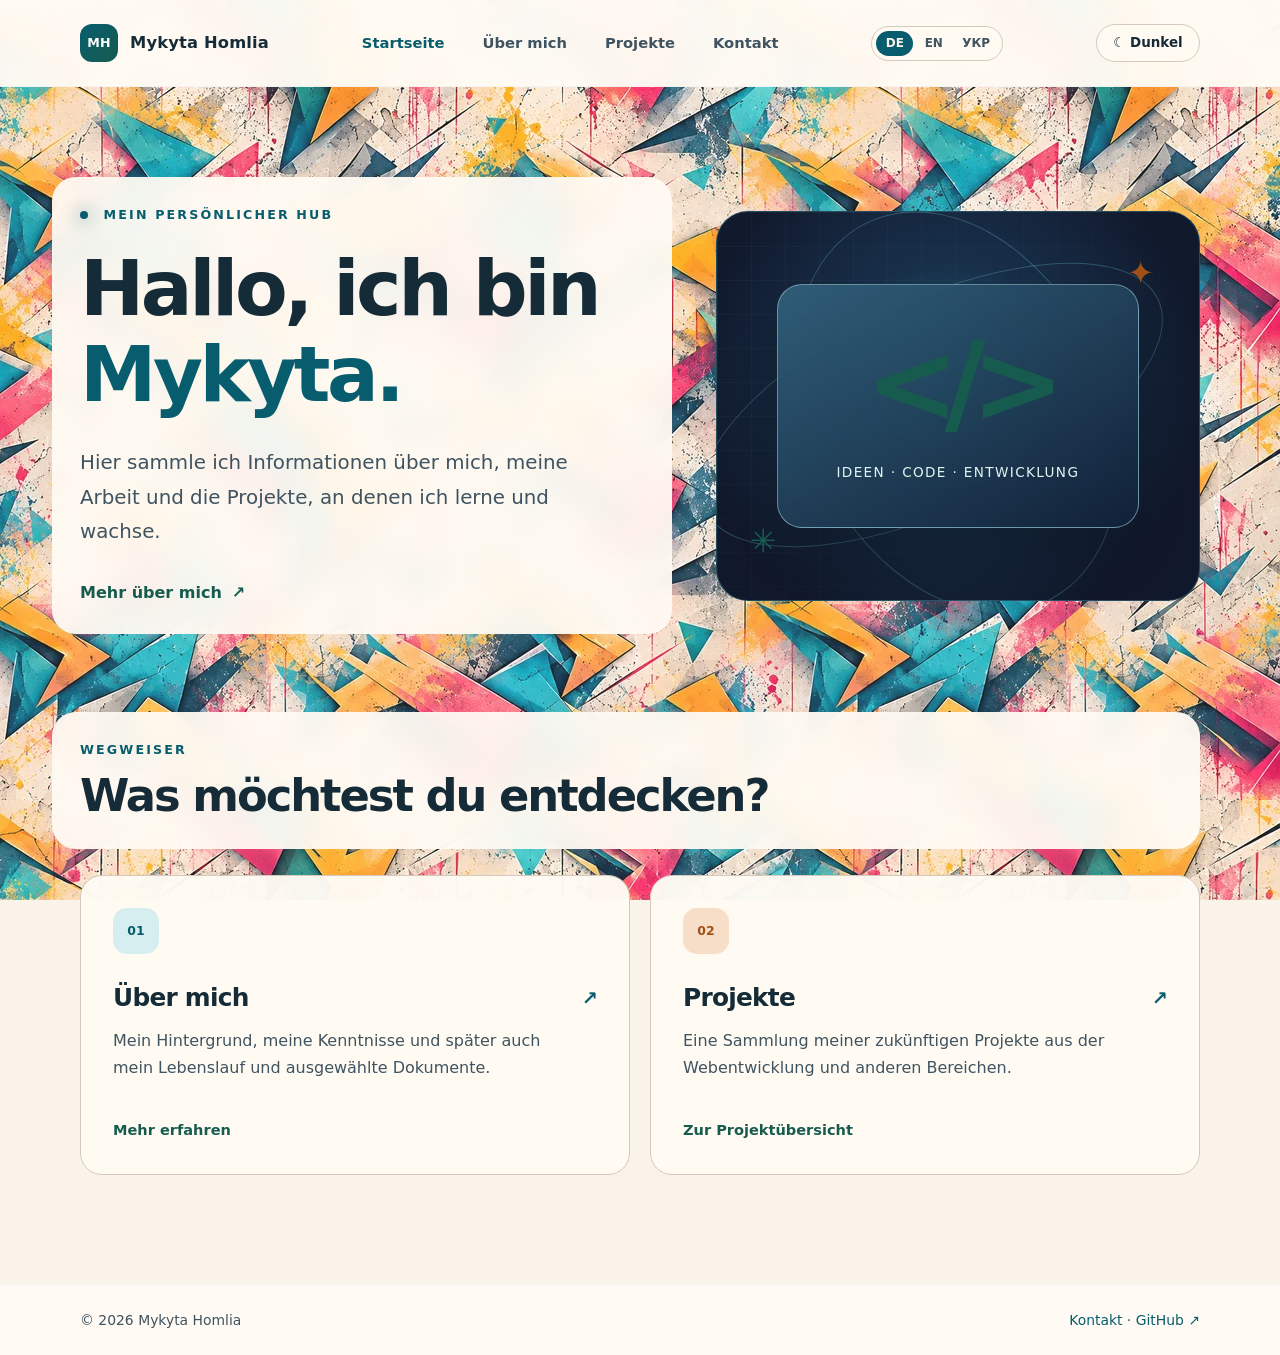
==== index.html @ cbb689c3 "Add English and Ukrainian versions of personal website - Created 'projekte.html' for showcasing proj" ====
<!DOCTYPE html>
<html lang="de">
<head>
  <meta charset="UTF-8">
  <meta name="viewport" content="width=device-width, initial-scale=1.0">
  <meta name="description" content="Der persönliche Hub von Mykyta Homlia mit Informationen über ihn, seine Projekte und Kontaktmöglichkeiten.">
  <meta name="author" content="Mykyta Homlia">
  <meta name="theme-color" content="#0b1020">
  <link rel="canonical" href="https://homlia4472-lab.github.io/">
  <link rel="alternate" hreflang="de" href="https://homlia4472-lab.github.io/">
  <link rel="alternate" hreflang="en" href="https://homlia4472-lab.github.io/en/">
  <link rel="alternate" hreflang="uk" href="https://homlia4472-lab.github.io/uk/">
  <link rel="alternate" hreflang="x-default" href="https://homlia4472-lab.github.io/">
  <link rel="icon" type="image/svg+xml" href="./assets/favicon.svg">
  <meta property="og:type" content="website">
  <meta property="og:locale" content="de_DE">
  <meta property="og:site_name" content="Mykyta Homlia">
  <meta property="og:title" content="Mykyta Homlia · Hub">
  <meta property="og:description" content="Der persönliche Hub von Mykyta Homlia mit Informationen über ihn, seine Projekte und Kontaktmöglichkeiten.">
  <meta property="og:url" content="https://homlia4472-lab.github.io/">
  <meta property="og:image" content="https://homlia4472-lab.github.io/assets/share-preview.jpg">
  <meta property="og:image:width" content="1200">
  <meta property="og:image:height" content="630">
  <meta property="og:image:alt" content="Abstraktes geometrisches Muster in Türkis, Gelb und Pink">
  <meta name="twitter:card" content="summary_large_image">
  <title>Mykyta Homlia · Hub</title>
  <script>try{document.documentElement.dataset.theme=localStorage.getItem('homlia-theme')||(matchMedia('(prefers-color-scheme: light)').matches?'light':'dark')}catch(e){document.documentElement.dataset.theme='dark'}</script>
  <link rel="stylesheet" href="./styles.css">
  <script src="./theme.js" defer></script>
</head>
<body>
  <header class="site-header">
    <div class="wrap header-inner">
      <a class="brand" href="./index.html" aria-label="Mykyta Homlia, Startseite"><span class="brand-mark">MH</span><span>Mykyta Homlia</span></a>
      <nav class="main-nav" aria-label="Hauptnavigation">
        <a aria-current="page" href="./index.html">Startseite</a>
        <a href="./ueber-mich.html">Über mich</a>
        <a href="./projekte.html">Projekte</a>
        <a href="./kontakt.html">Kontakt</a>
      </nav>
      <nav class="language-nav" aria-label="Sprache wählen"><a href="./index.html" lang="de" aria-current="true">DE</a><a href="./en/index.html" lang="en">EN</a><a href="./uk/index.html" lang="uk">УКР</a></nav>
      <button class="theme-toggle" type="button" aria-label="Farbschema wechseln"></button>
    </div>
  </header>

  <main id="inhalt">
    <section class="hero wrap" aria-labelledby="hero-title">
      <div class="hero-copy">
        <p class="eyebrow"><span class="eyebrow-dot"></span> Mein persönlicher Hub</p>
        <h1 id="hero-title">Hallo, ich bin <span>Mykyta.</span></h1>
        <p class="lead">Hier sammle ich Informationen über mich, meine Arbeit und die Projekte, an denen ich lerne und wachse.</p>
        <a class="text-link" href="./ueber-mich.html">Mehr über mich <span aria-hidden="true">↗</span></a>
      </div>
      <div class="hero-art" aria-hidden="true">
        <div class="art-grid"></div><div class="art-orbit orbit-one"></div><div class="art-orbit orbit-two"></div>
        <div class="art-card"><span class="art-symbol">&lt;/&gt;</span><span class="art-caption">Ideen · Code · Entwicklung</span></div>
        <span class="art-spark spark-one">✦</span><span class="art-spark spark-two">✳</span>
      </div>
    </section>

    <section class="wrap sections" aria-labelledby="explore-title">
      <div class="section-heading"><p class="eyebrow">Wegweiser</p><h2 id="explore-title">Was möchtest du entdecken?</h2></div>
      <div class="card-grid">
        <a class="feature-card" href="./ueber-mich.html">
          <span class="card-icon about-icon" aria-hidden="true">01</span>
          <span class="card-title">Über mich <span aria-hidden="true">↗</span></span>
          <span class="card-description">Mein Hintergrund, meine Kenntnisse und später auch mein Lebenslauf und ausgewählte Dokumente.</span>
          <span class="card-footer">Mehr erfahren</span>
        </a>
        <a class="feature-card" href="./projekte.html">
          <span class="card-icon project-icon" aria-hidden="true">02</span>
          <span class="card-title">Projekte <span aria-hidden="true">↗</span></span>
          <span class="card-description">Eine Sammlung meiner zukünftigen Projekte aus der Webentwicklung und anderen Bereichen.</span>
          <span class="card-footer">Zur Projektübersicht</span>
        </a>
      </div>
    </section>
  </main>

  <footer class="site-footer"><div class="wrap footer-inner"><span>© 2026 Mykyta Homlia</span><span><a href="./kontakt.html">Kontakt</a> · <a href="https://github.com/homlia4472-lab">GitHub <span aria-hidden="true">↗</span></a></span></div></footer>
</body>
</html>
---- styles.css ----
:root{color-scheme:dark;--bg:#0b1020;--panel:#151c31;--line:#2a3650;--text:#f4f7ff;--muted:#afbdd5;--cyan:#60e1e9;--mint:#b2f6d2;--orange:#ffbb88}
*{box-sizing:border-box}
html{scroll-behavior:smooth}
body{margin:0;min-height:100vh;display:flex;flex-direction:column;background:radial-gradient(circle at 83% 6%,#153d4b 0,transparent 27rem),radial-gradient(circle at 15% 44%,#16213c 0,transparent 37rem),var(--bg);color:var(--text);font:16px/1.65 system-ui,-apple-system,"Segoe UI",sans-serif}
a{color:inherit;text-decoration:none}
a:focus-visible{outline:3px solid var(--cyan);outline-offset:5px;border-radius:4px}
.wrap{width:min(1120px,calc(100% - 48px));margin-inline:auto}
main{flex:1}
.site-header{border-bottom:1px solid rgba(176,199,229,.13);background:rgba(11,16,32,.62)}
.header-inner{display:flex;align-items:center;justify-content:space-between;gap:24px;min-height:86px}
.brand{display:inline-flex;align-items:center;gap:12px;font-size:1.02rem;font-weight:750;white-space:nowrap;letter-spacing:.01em}
.brand-mark{display:grid;place-items:center;width:38px;height:38px;border-radius:12px;background:linear-gradient(135deg,var(--cyan),var(--mint));color:#0b2531;font-size:.79rem;font-weight:900}
.main-nav{display:flex;flex-wrap:wrap;gap:clamp(15px,3vw,38px);align-items:center}
.main-nav a{color:var(--muted);font-size:.92rem;font-weight:600;transition:color .2s}
.main-nav a:hover,.main-nav a[aria-current]{color:var(--cyan)}
.hero{display:grid;grid-template-columns:1.1fr .9fr;align-items:center;gap:44px;padding-block:90px 78px}
.eyebrow{color:var(--cyan);font-size:.79rem;font-weight:800;letter-spacing:.17em;text-transform:uppercase;margin:0 0 20px}
.eyebrow-dot{display:inline-block;width:8px;height:8px;margin-right:9px;border-radius:50%;background:var(--cyan);box-shadow:0 0 18px var(--cyan)}
h1,h2,p{margin-top:0}
h1,h2{line-height:1.12;letter-spacing:-.045em}
.hero h1{font-size:clamp(3.2rem,6vw,6.3rem);max-width:680px;margin-bottom:28px}
.hero h1 span{display:block;color:var(--cyan)}
.lead{color:var(--muted);font-size:clamp(1.05rem,1.7vw,1.24rem);line-height:1.75;max-width:650px}
.hero .lead{max-width:540px;margin-bottom:30px}
.text-link,.back-link{display:inline-flex;align-items:center;gap:10px;color:var(--mint);font-weight:750}
.text-link:hover,.back-link:hover{color:#fff}
.hero-art{position:relative;isolation:isolate;min-height:390px;border:1px solid rgba(96,225,233,.24);border-radius:32px;overflow:hidden;background:radial-gradient(circle at 48% 45%,#236982 0,#19314c 38%,#11192c 78%)}
.art-grid{position:absolute;inset:0;opacity:.38;background-image:linear-gradient(rgba(150,217,234,.13) 1px,transparent 1px),linear-gradient(90deg,rgba(150,217,234,.13) 1px,transparent 1px);background-size:34px 34px;mask-image:linear-gradient(125deg,#000,transparent 85%)}
.art-orbit{position:absolute;border:1px solid rgba(129,228,237,.25);border-radius:50%;transform:rotate(-25deg)}
.orbit-one{width:500px;height:210px;left:-35px;top:88px}.orbit-two{width:300px;height:420px;left:90px;top:-10px}
.art-card{position:absolute;inset:72px 60px;display:flex;flex-direction:column;justify-content:center;align-items:center;border:1px solid rgba(197,246,250,.46);border-radius:25px;box-shadow:0 35px 85px rgba(0,0,0,.34);background:linear-gradient(150deg,rgba(49,96,123,.94),rgba(17,33,56,.96))}
.art-symbol{color:var(--mint);font-size:clamp(4.8rem,10vw,7rem);font-weight:800;letter-spacing:-.13em;line-height:1}
.art-caption{color:#e0f5f3;font-size:.85rem;letter-spacing:.1em;text-transform:uppercase;margin-top:22px;text-align:center}
.art-spark{position:absolute;color:var(--orange);font-size:2rem}.spark-one{top:35px;right:45px}.spark-two{bottom:32px;left:33px;color:var(--mint)}
.sections{padding-bottom:110px}
.section-heading{margin-bottom:26px}.section-heading .eyebrow{margin-bottom:10px}
.section-heading h2{font-size:clamp(2rem,3.5vw,3rem);margin-bottom:0}
.card-grid{display:grid;grid-template-columns:repeat(2,minmax(0,1fr));gap:20px}
.feature-card{display:flex;flex-direction:column;min-height:300px;padding:32px;border:1px solid var(--line);border-radius:22px;background:linear-gradient(145deg,rgba(28,39,62,.94),rgba(18,25,44,.94));transition:transform .2s,border-color .2s,box-shadow .2s}
.feature-card:hover{transform:translateY(-4px);border-color:var(--cyan);box-shadow:0 18px 45px rgba(0,0,0,.17)}
.card-icon{display:grid;place-items:center;width:46px;height:46px;border-radius:14px;font-size:.78rem;font-weight:850}
.about-icon{background:#244e58;color:var(--cyan)}.project-icon{background:#54402e;color:var(--orange)}
.card-title{display:flex;justify-content:space-between;align-items:center;gap:15px;margin-top:24px;font-size:1.55rem;font-weight:750;letter-spacing:-.03em}
.card-title span{color:var(--cyan);font-size:1.2rem}
.card-description{color:var(--muted);max-width:440px;margin-top:9px}
.card-footer{margin-top:auto;padding-top:23px;color:var(--mint);font-size:.91rem;font-weight:750}
.site-footer{border-top:1px solid rgba(176,199,229,.13);color:var(--muted);font-size:.87rem}
.footer-inner{display:flex;justify-content:space-between;gap:16px;padding-block:23px}
.footer-inner a{color:var(--cyan)}.footer-inner a:hover{text-decoration:underline}
.inner-page{padding-block:75px 110px}.page-intro{max-width:760px;margin-bottom:45px}.page-intro .eyebrow{margin-bottom:13px}.page-intro h1{font-size:clamp(3.2rem,6vw,5.7rem);margin-bottom:20px}.accent{color:var(--cyan)}
.info-layout{display:grid;grid-template-columns:repeat(2,minmax(0,1fr));gap:20px}
.info-panel{min-height:270px;padding:32px;border:1px solid var(--line);border-radius:22px;background:rgba(21,28,49,.88)}
.panel-number{font-size:.72rem;letter-spacing:.16em;font-weight:800;color:var(--cyan)}
.info-panel h2{font-size:1.7rem;margin:23px 0 12px}
.info-panel p,.empty-state p{color:var(--muted)}
.tags{display:flex;flex-wrap:wrap;gap:8px;margin-top:18px}.tags span,.soft-label{display:inline-flex;align-items:center;padding:6px 12px;border:1px solid #345465;border-radius:999px;color:var(--mint);font-size:.78rem;font-weight:700}
.soft-label{background:rgba(96,225,233,.07);color:var(--cyan)}
.back-link{margin-top:35px}
.empty-state{display:grid;grid-template-columns:1fr 1fr;gap:42px;align-items:center;min-height:400px;padding:30px 56px 30px 20px;border:1px solid var(--line);border-radius:26px;background:linear-gradient(135deg,#1c3047,#161d33 70%)}
.empty-state img{width:100%;height:auto}.empty-state h2{font-size:clamp(2rem,3.4vw,3.1rem);margin:23px 0 16px}.empty-state p{max-width:450px}
.button-link{display:inline-flex;gap:16px;align-items:center;padding:12px 18px;margin-top:15px;border-radius:11px;background:var(--cyan);color:#0b2732;font-weight:800;transition:background .2s}.button-link:hover{background:var(--mint)}
@media(max-width:760px){.header-inner{align-items:flex-start;flex-direction:column;justify-content:center;padding-block:17px;gap:13px}.main-nav{gap:21px}.hero{grid-template-columns:1fr;padding-block:64px;gap:35px}.hero-art{min-height:290px}.art-card{inset:50px 55px}.sections{padding-bottom:75px}.card-grid,.info-layout,.empty-state{grid-template-columns:1fr}.feature-card,.info-panel{min-height:unset}.empty-state{gap:0;padding:25px 25px 40px}.empty-state img{max-width:360px;margin:auto}.inner-page{padding-block:60px 80px}}
@media(max-width:420px){.wrap{width:min(100% - 32px,1120px)}.main-nav{gap:14px}.main-nav a{font-size:.84rem}.hero h1{font-size:3.25rem}.hero-art{min-height:250px}.art-card{inset:45px 34px}.footer-inner{flex-direction:column;gap:5px}}
@media(prefers-reduced-motion:reduce){html{scroll-behavior:auto}.feature-card,.button-link{transition:none}}

/* Two wallpaper themes. Opaque surfaces keep the detailed pattern behind the text. */
:root[data-theme="dark"]{
  --wallpaper:url("./assets/background-dark.webp");
  --veil:rgba(8,13,25,.12);
  --surface:rgba(12,19,34,.94);
  --surface-strong:rgba(13,21,38,.97);
}
:root[data-theme="light"]{
  color-scheme:light;
  --bg:#f9f3e9;--panel:#fffaf2;--line:#d6c9bc;
  --text:#152b37;--muted:#3f5360;--cyan:#075d6d;
  --mint:#175b4f;--orange:#a15118;
  --wallpaper:url("./assets/background-light.webp");
  --veil:rgba(255,251,242,.09);
  --surface:rgba(255,251,244,.94);
  --surface-strong:rgba(255,251,244,.97);
}
body{
  background-color:var(--bg);
  background-image:linear-gradient(var(--veil),var(--veil)),var(--wallpaper);
  background-size:auto,800px 800px;
  background-repeat:repeat;
  background-attachment:fixed;
}
.site-header,.site-footer{background:var(--surface-strong);backdrop-filter:blur(12px)}
.hero-copy,.section-heading,.page-intro{
  padding:28px;
  margin-left:-28px;
  border-radius:24px;
  background:var(--surface);
  backdrop-filter:blur(12px);
}
.feature-card,.info-panel{background:var(--surface-strong)}
.empty-state{background:var(--surface-strong)}
.theme-toggle{
  flex:none;
  min-width:104px;
  padding:9px 13px;
  border:1px solid var(--line);
  border-radius:999px;
  background:var(--surface-strong);
  color:var(--text);
  font:700 .84rem/1.3 system-ui,-apple-system,"Segoe UI",sans-serif;
  cursor:pointer;
}
.theme-toggle:hover{border-color:var(--cyan);color:var(--cyan)}
.theme-toggle:focus-visible{outline:3px solid var(--cyan);outline-offset:3px}
.contact-grid{display:grid;grid-template-columns:repeat(3,minmax(0,1fr));gap:20px}
.contact-card{
  display:flex;
  flex-direction:column;
  gap:8px;
  min-height:248px;
  padding:30px;
  border:1px solid var(--line);
  border-radius:22px;
  background:var(--surface-strong);
  overflow-wrap:anywhere;
  transition:transform .2s,border-color .2s;
}
.contact-card:hover{transform:translateY(-4px);border-color:var(--cyan)}
.contact-icon{display:grid;place-items:center;width:43px;height:43px;border-radius:12px;background:var(--cyan);color:var(--bg);font-size:1.3rem;font-weight:800}
.contact-label{margin-top:12px;color:var(--muted);font-size:.84rem}
.contact-card strong{font-size:1.12rem;line-height:1.35}
.contact-action{margin-top:auto;padding-top:14px;color:var(--mint);font-size:.9rem;font-weight:750}
:root[data-theme="light"] .brand-mark{color:#fff}
:root[data-theme="light"] .about-icon{background:#d7eef0}
:root[data-theme="light"] .project-icon{background:#f7dec8}
:root[data-theme="light"] .tags span,:root[data-theme="light"] .soft-label{border-color:#b5ced0;color:#075d6d;background:#e8f3ef}
:root[data-theme="light"] .button-link{color:#fff}
:root[data-theme="light"] .button-link:hover{color:#0b2732}
:root[data-theme="light"] .contact-icon{color:#fff}
@media(max-width:900px){
  .header-inner{flex-wrap:wrap;padding-block:16px}
  .main-nav{order:3;width:100%;gap:26px}
  .contact-grid{grid-template-columns:1fr 1fr}
}
@media(max-width:760px){
  .header-inner{flex-direction:row;align-items:center;justify-content:space-between;gap:12px}
  .main-nav{order:3;gap:18px}
  .hero-copy,.section-heading,.page-intro{padding:20px;margin-left:-20px}
  .contact-grid{grid-template-columns:1fr}
  .contact-card{min-height:190px}
}
@media(max-width:420px){.brand{font-size:.9rem}.main-nav{gap:12px}.main-nav a{font-size:.82rem}.theme-toggle{min-width:auto;padding-inline:10px}}
@media(prefers-reduced-motion:reduce){.contact-card{transition:none}}

/* Clear navigation back from inner pages in both color themes. */
.back-link{
  display:inline-flex;
  align-items:center;
  min-height:48px;
  padding:11px 18px;
  border:2px solid var(--cyan);
  border-radius:12px;
  background:var(--surface-strong);
  color:var(--cyan);
  box-shadow:0 8px 20px rgba(0,0,0,.16);
  font-weight:800;
  transition:background .2s,color .2s,transform .2s;
}
.back-link:hover{background:var(--cyan);color:var(--bg);transform:translateY(-2px)}
.back-link:focus-visible{outline:3px solid var(--text);outline-offset:3px}
@media(prefers-reduced-motion:reduce){.back-link{transition:none}}

/* Each language has its own URL; the selector keeps the current page. */
.language-nav{
  display:inline-flex;
  flex:none;
  align-items:center;
  gap:2px;
  padding:4px;
  border:1px solid var(--line);
  border-radius:999px;
  background:var(--surface-strong);
}
.language-nav a{
  display:inline-flex;
  align-items:center;
  justify-content:center;
  min-width:37px;
  padding:5px 8px;
  border-radius:999px;
  color:var(--muted);
  font-size:.75rem;
  font-weight:800;
  line-height:1.25;
}
.language-nav a:hover{color:var(--cyan)}
.language-nav a[aria-current]{background:var(--cyan);color:var(--bg)}
.language-nav a:focus-visible{outline:3px solid var(--cyan);outline-offset:3px}
@media(max-width:760px){
  .header-inner{display:grid;grid-template-columns:1fr auto}
  .brand{grid-column:1;grid-row:1}
  .theme-toggle{grid-column:2;grid-row:1}
  .language-nav{grid-column:1/-1;grid-row:2;justify-self:start}
  .main-nav{grid-column:1/-1;grid-row:3;display:flex;flex-wrap:wrap;width:100%}
}
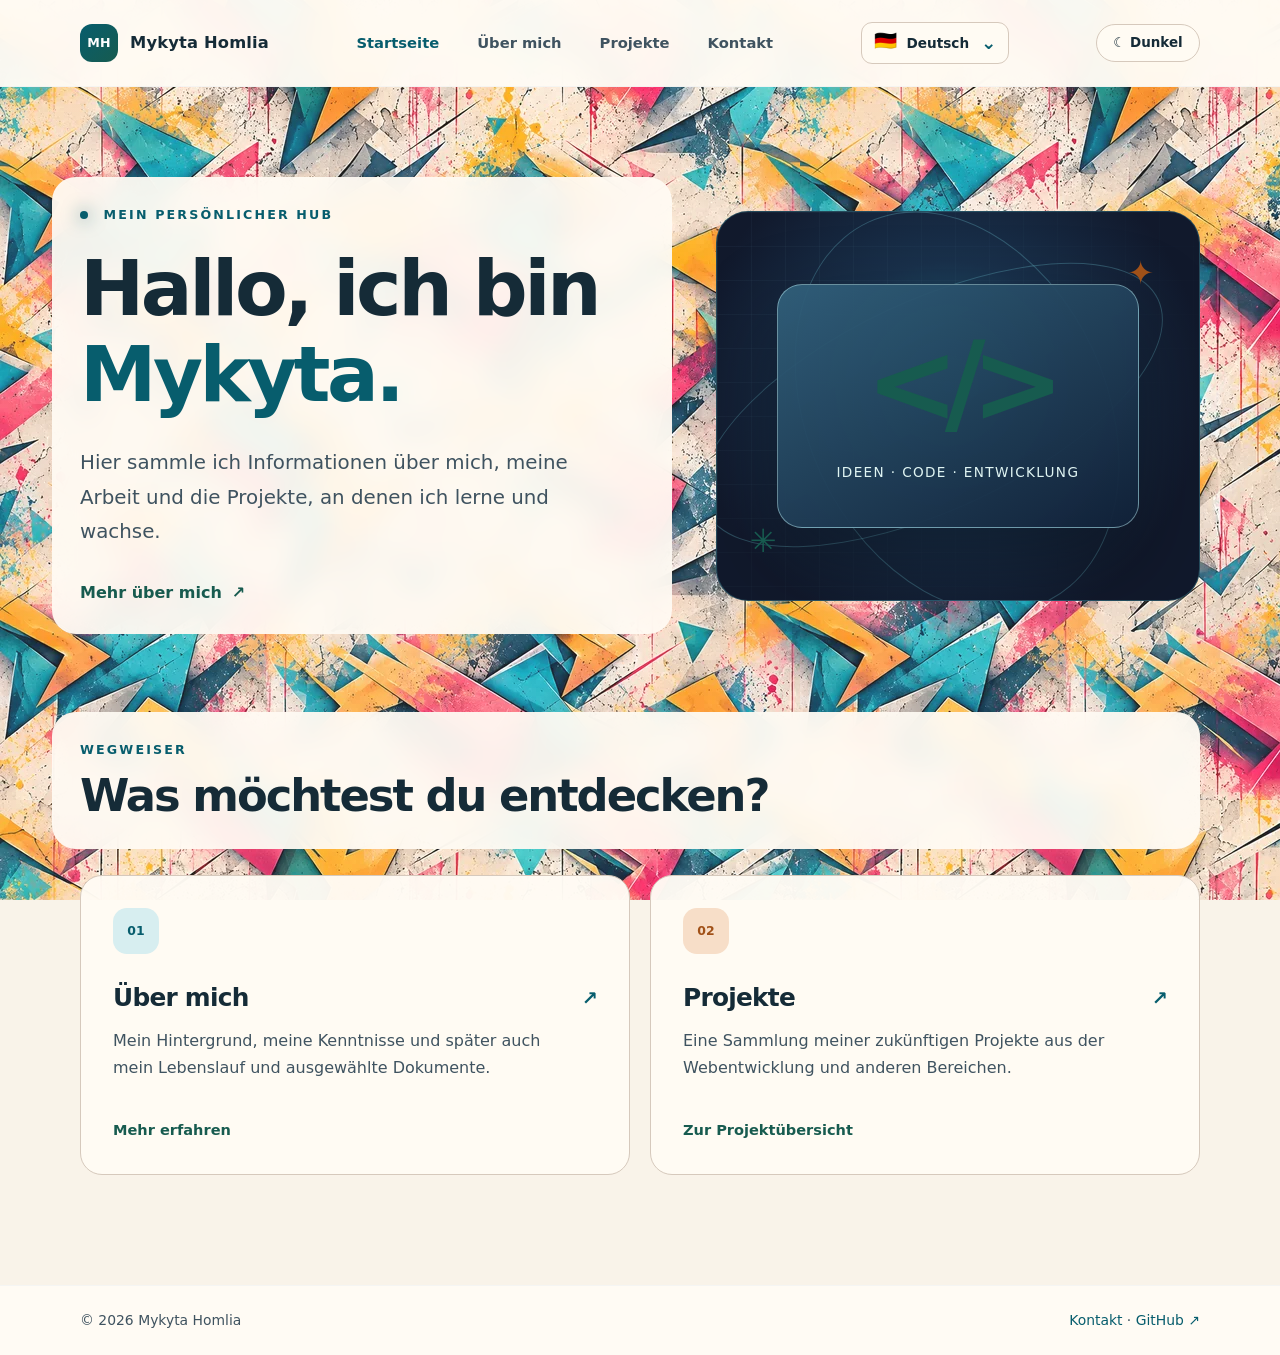
==== commit 7a65882d: "Update language mune" ====
--- a/index.html
+++ b/index.html
@@ -38,7 +38,7 @@
         <a href="./projekte.html">Projekte</a>
         <a href="./kontakt.html">Kontakt</a>
       </nav>
-      <nav class="language-nav" aria-label="Sprache wählen"><a href="./index.html" lang="de" aria-current="true">DE</a><a href="./en/index.html" lang="en">EN</a><a href="./uk/index.html" lang="uk">УКР</a></nav>
+      <details class="language-menu"><summary aria-label="Sprache wählen"><span class="language-flag" aria-hidden="true">🇩🇪</span><span>Deutsch</span><span class="language-chevron" aria-hidden="true">⌄</span></summary><div class="language-options"><a href="./index.html" lang="de" aria-current="page"><span class="language-flag" aria-hidden="true">🇩🇪</span>Deutsch</a><a href="./en/index.html" lang="en"><span class="language-flag" aria-hidden="true">🇺🇸</span>English</a><a href="./uk/index.html" lang="uk"><span class="language-flag" aria-hidden="true">🇺🇦</span>Українська</a></div></details>
       <button class="theme-toggle" type="button" aria-label="Farbschema wechseln"></button>
     </div>
   </header>
--- a/styles.css
+++ b/styles.css
@@ -169,35 +169,70 @@
 @media(prefers-reduced-motion:reduce){.back-link{transition:none}}
 
 /* Each language has its own URL; the selector keeps the current page. */
-.language-nav{
+.site-header{position:relative;z-index:10}
+.language-menu{position:relative;flex:none;font-size:.85rem}
+.language-menu summary{
+  display:flex;
+  align-items:center;
+  gap:8px;
+  min-height:39px;
+  padding:7px 11px;
+  border:1px solid var(--line);
+  border-radius:11px;
+  background:var(--surface-strong);
+  color:var(--text);
+  font-weight:750;
+  line-height:1.2;
+  cursor:pointer;
+  list-style:none;
+  user-select:none;
+}
+.language-menu summary::-webkit-details-marker{display:none}
+.language-menu summary:hover,.language-menu[open] summary{border-color:var(--cyan)}
+.language-menu summary:focus-visible,.language-options a:focus-visible{outline:3px solid var(--cyan);outline-offset:3px}
+.language-flag{
   display:inline-flex;
   flex:none;
   align-items:center;
-  gap:2px;
-  padding:4px;
-  border:1px solid var(--line);
-  border-radius:999px;
-  background:var(--surface-strong);
-}
-.language-nav a{
-  display:inline-flex;
-  align-items:center;
   justify-content:center;
-  min-width:37px;
-  padding:5px 8px;
-  border-radius:999px;
-  color:var(--muted);
-  font-size:.75rem;
-  font-weight:800;
-  line-height:1.25;
-}
-.language-nav a:hover{color:var(--cyan)}
-.language-nav a[aria-current]{background:var(--cyan);color:var(--bg)}
-.language-nav a:focus-visible{outline:3px solid var(--cyan);outline-offset:3px}
+  width:1.4em;
+  height:1.4em;
+  font-family:"Segoe UI Emoji","Apple Color Emoji",sans-serif;
+  font-size:1.16rem;
+  line-height:1;
+  transform:translateY(-2px);
+}
+.language-chevron{margin-left:4px;color:var(--cyan);font-size:1.15rem}
+.language-menu[open] .language-chevron{transform:rotate(180deg)}
+.language-options{
+  position:absolute;
+  z-index:20;
+  top:calc(100% + 8px);
+  right:0;
+  min-width:180px;
+  padding:6px;
+  border:1px solid var(--line);
+  border-radius:12px;
+  background:var(--panel);
+  box-shadow:0 16px 40px rgba(0,0,0,.28);
+}
+.language-options a{
+  display:flex;
+  align-items:center;
+  gap:10px;
+  min-height:40px;
+  padding:7px 10px;
+  border-radius:8px;
+  color:var(--text);
+  font-weight:650;
+}
+.language-options a:hover,.language-options a[aria-current]{background:var(--surface);color:var(--cyan)}
+.language-options a[aria-current]::after{content:"✓";margin-left:auto}
 @media(max-width:760px){
   .header-inner{display:grid;grid-template-columns:1fr auto}
   .brand{grid-column:1;grid-row:1}
   .theme-toggle{grid-column:2;grid-row:1}
-  .language-nav{grid-column:1/-1;grid-row:2;justify-self:start}
+  .language-menu{grid-column:1/-1;grid-row:2;justify-self:start}
+  .language-options{left:0;right:auto}
   .main-nav{grid-column:1/-1;grid-row:3;display:flex;flex-wrap:wrap;width:100%}
 }
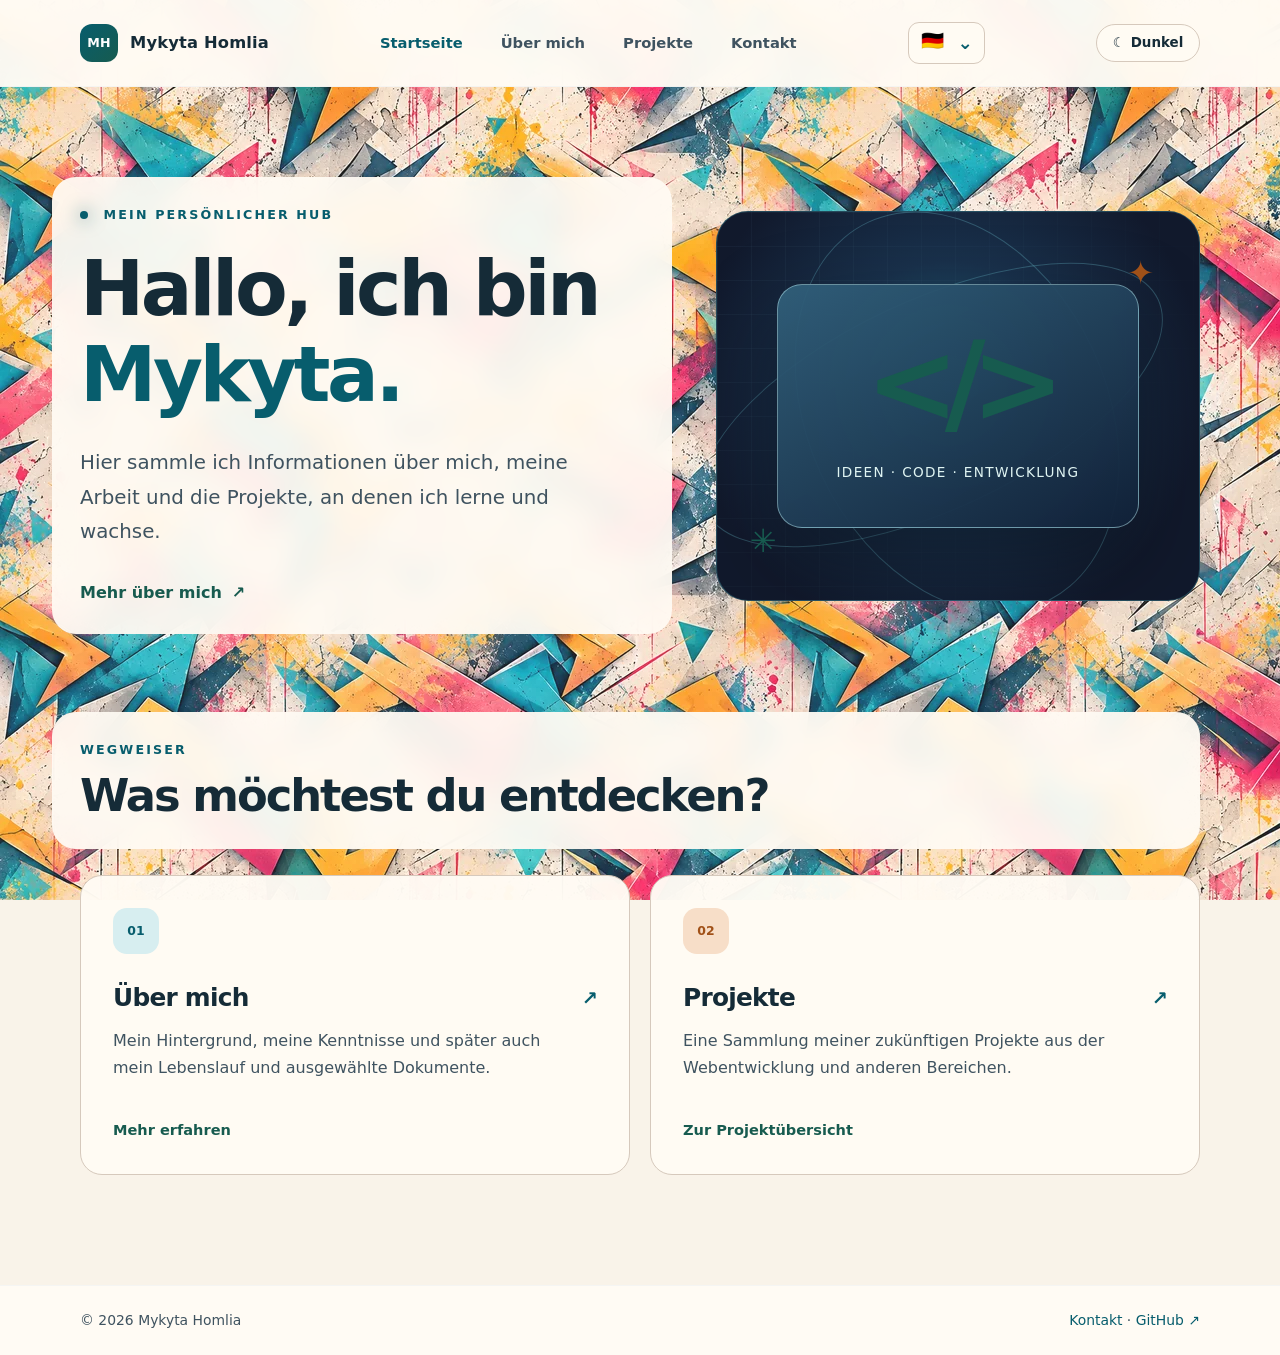
==== commit 8b58773a: "Improve responsive header" ====
--- a/index.html
+++ b/index.html
@@ -38,7 +38,7 @@
         <a href="./projekte.html">Projekte</a>
         <a href="./kontakt.html">Kontakt</a>
       </nav>
-      <details class="language-menu"><summary aria-label="Sprache wählen"><span class="language-flag" aria-hidden="true">🇩🇪</span><span>Deutsch</span><span class="language-chevron" aria-hidden="true">⌄</span></summary><div class="language-options"><a href="./index.html" lang="de" aria-current="page"><span class="language-flag" aria-hidden="true">🇩🇪</span>Deutsch</a><a href="./en/index.html" lang="en"><span class="language-flag" aria-hidden="true">🇺🇸</span>English</a><a href="./uk/index.html" lang="uk"><span class="language-flag" aria-hidden="true">🇺🇦</span>Українська</a></div></details>
+      <details class="language-menu"><summary aria-label="Sprache: Deutsch. Sprache wählen" title="Deutsch – Sprache wählen"><span class="language-flag" aria-hidden="true">🇩🇪</span><span class="language-chevron" aria-hidden="true">⌄</span></summary><div class="language-options"><a href="./index.html" lang="de" aria-current="page"><span class="language-flag" aria-hidden="true">🇩🇪</span>Deutsch</a><a href="./en/index.html" lang="en"><span class="language-flag" aria-hidden="true">🇺🇸</span>English</a><a href="./uk/index.html" lang="uk"><span class="language-flag" aria-hidden="true">🇺🇦</span>Українська</a></div></details>
       <button class="theme-toggle" type="button" aria-label="Farbschema wechseln"></button>
     </div>
   </header>
--- a/styles.css
+++ b/styles.css
@@ -98,6 +98,10 @@
 .feature-card,.info-panel{background:var(--surface-strong)}
 .empty-state{background:var(--surface-strong)}
 .theme-toggle{
+  display:inline-flex;
+  align-items:center;
+  justify-content:center;
+  gap:6px;
   flex:none;
   min-width:104px;
   padding:9px 13px;
@@ -229,10 +233,13 @@
 .language-options a:hover,.language-options a[aria-current]{background:var(--surface);color:var(--cyan)}
 .language-options a[aria-current]::after{content:"✓";margin-left:auto}
 @media(max-width:760px){
-  .header-inner{display:grid;grid-template-columns:1fr auto}
-  .brand{grid-column:1;grid-row:1}
-  .theme-toggle{grid-column:2;grid-row:1}
-  .language-menu{grid-column:1/-1;grid-row:2;justify-self:start}
-  .language-options{left:0;right:auto}
-  .main-nav{grid-column:1/-1;grid-row:3;display:flex;flex-wrap:wrap;width:100%}
-}
+  .header-inner{display:grid;grid-template-columns:minmax(0,1fr) auto auto;align-items:center;gap:8px}
+  .brand{grid-column:1;grid-row:1;min-width:0;gap:8px;white-space:normal;font-size:clamp(.78rem,3.5vw,.95rem);line-height:1.15}
+  .brand-mark{flex:none;width:32px;height:32px}
+  .language-menu{grid-column:2;grid-row:1;justify-self:end}
+  .theme-toggle{grid-column:3;grid-row:1;justify-self:end;min-width:44px;min-height:44px;padding:8px;border:2px solid var(--cyan)}
+  .theme-toggle .theme-text{display:none}
+  .language-menu summary{min-width:48px;min-height:44px;justify-content:center;border:2px solid var(--cyan)}
+  .language-options{left:auto;right:0}
+  .main-nav{grid-column:1/-1;grid-row:2;display:flex;flex-wrap:wrap;width:100%}
+}
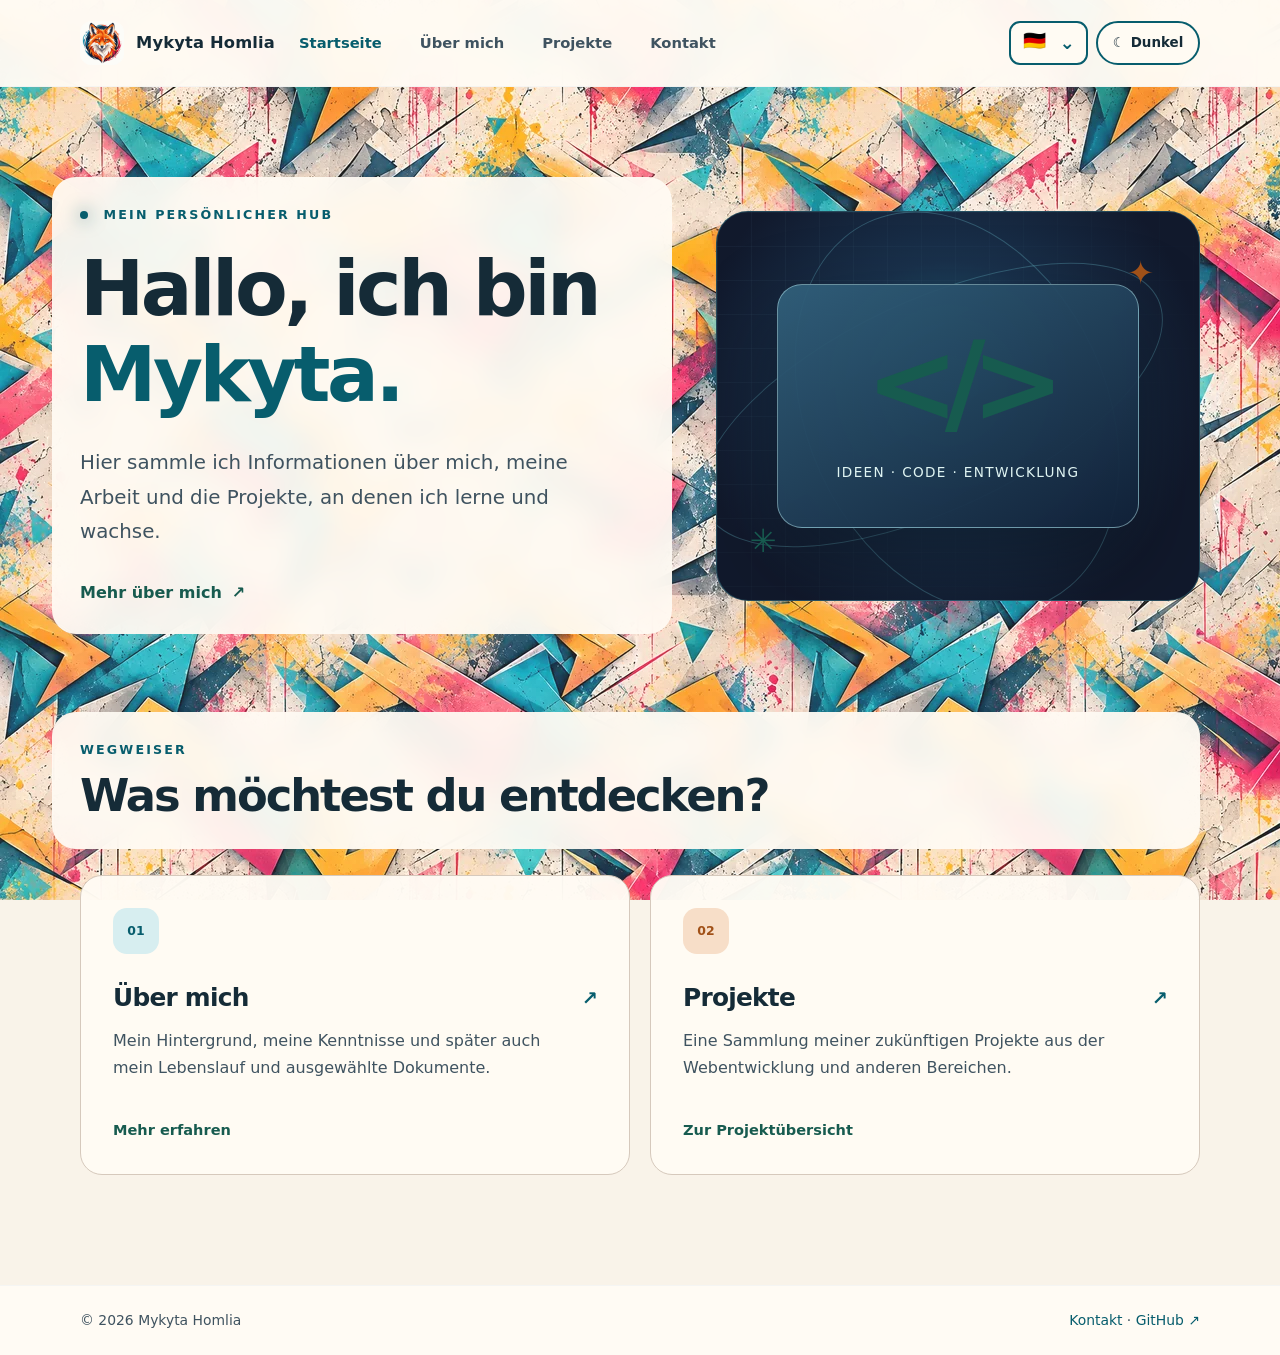
==== commit 70ffcbd6: "Refactor code structure for improved readability and maintainability" ====
--- a/index.html
+++ b/index.html
@@ -11,18 +11,23 @@
   <link rel="alternate" hreflang="en" href="https://homlia4472-lab.github.io/en/">
   <link rel="alternate" hreflang="uk" href="https://homlia4472-lab.github.io/uk/">
   <link rel="alternate" hreflang="x-default" href="https://homlia4472-lab.github.io/">
-  <link rel="icon" type="image/svg+xml" href="./assets/favicon.svg">
+  <link rel="icon" type="image/png" sizes="256x256" href="./assets/fox-logo.png">
   <meta property="og:type" content="website">
   <meta property="og:locale" content="de_DE">
   <meta property="og:site_name" content="Mykyta Homlia">
   <meta property="og:title" content="Mykyta Homlia · Hub">
   <meta property="og:description" content="Der persönliche Hub von Mykyta Homlia mit Informationen über ihn, seine Projekte und Kontaktmöglichkeiten.">
   <meta property="og:url" content="https://homlia4472-lab.github.io/">
-  <meta property="og:image" content="https://homlia4472-lab.github.io/assets/share-preview.jpg">
-  <meta property="og:image:width" content="1200">
-  <meta property="og:image:height" content="630">
-  <meta property="og:image:alt" content="Abstraktes geometrisches Muster in Türkis, Gelb und Pink">
-  <meta name="twitter:card" content="summary_large_image">
+  <meta property="og:image" content="https://homlia4472-lab.github.io/assets/fox-logo.png">
+  <meta property="og:image:width" content="256">
+  <meta property="og:image:height" content="256">
+  <meta property="og:image:alt" content="Mykyta Homlia – persönlicher Hub mit Fuchslogo">
+  <meta name="twitter:card" content="summary">
+  <meta property="og:image:type" content="image/png">
+  <meta name="twitter:title" content="Mykyta Homlia · Hub">
+  <meta name="twitter:description" content="Der persönliche Hub von Mykyta Homlia mit Informationen über ihn, seine Projekte und Kontaktmöglichkeiten.">
+  <meta name="twitter:image" content="https://homlia4472-lab.github.io/assets/fox-logo.png">
+  <meta name="twitter:image:alt" content="Mykyta Homlia – persönlicher Hub mit Fuchslogo">
   <title>Mykyta Homlia · Hub</title>
   <script>try{document.documentElement.dataset.theme=localStorage.getItem('homlia-theme')||(matchMedia('(prefers-color-scheme: light)').matches?'light':'dark')}catch(e){document.documentElement.dataset.theme='dark'}</script>
   <link rel="stylesheet" href="./styles.css">
@@ -31,15 +36,14 @@
 <body>
   <header class="site-header">
     <div class="wrap header-inner">
-      <a class="brand" href="./index.html" aria-label="Mykyta Homlia, Startseite"><span class="brand-mark">MH</span><span>Mykyta Homlia</span></a>
+      <a class="brand" href="./index.html" aria-label="Mykyta Homlia, Startseite"><img class="brand-logo" src="./assets/fox-logo.png" width="44" height="44" alt=""><span>Mykyta Homlia</span></a>
       <nav class="main-nav" aria-label="Hauptnavigation">
         <a aria-current="page" href="./index.html">Startseite</a>
         <a href="./ueber-mich.html">Über mich</a>
         <a href="./projekte.html">Projekte</a>
         <a href="./kontakt.html">Kontakt</a>
       </nav>
-      <details class="language-menu"><summary aria-label="Sprache: Deutsch. Sprache wählen" title="Deutsch – Sprache wählen"><span class="language-flag" aria-hidden="true">🇩🇪</span><span class="language-chevron" aria-hidden="true">⌄</span></summary><div class="language-options"><a href="./index.html" lang="de" aria-current="page"><span class="language-flag" aria-hidden="true">🇩🇪</span>Deutsch</a><a href="./en/index.html" lang="en"><span class="language-flag" aria-hidden="true">🇺🇸</span>English</a><a href="./uk/index.html" lang="uk"><span class="language-flag" aria-hidden="true">🇺🇦</span>Українська</a></div></details>
-      <button class="theme-toggle" type="button" aria-label="Farbschema wechseln"></button>
+      <div class="header-controls"><details class="language-menu"><summary aria-label="Sprache: Deutsch. Sprache wählen" title="Deutsch – Sprache wählen"><span class="language-flag" aria-hidden="true">🇩🇪</span><span class="language-chevron" aria-hidden="true">⌄</span></summary><div class="language-options"><a href="./index.html" lang="de" aria-current="page"><span class="language-flag" aria-hidden="true">🇩🇪</span>Deutsch</a><a href="./en/index.html" lang="en"><span class="language-flag" aria-hidden="true">🇺🇸</span>English</a><a href="./uk/index.html" lang="uk"><span class="language-flag" aria-hidden="true">🇺🇦</span>Українська</a></div></details><button class="theme-toggle" type="button" aria-label="Farbschema wechseln"></button></div>
     </div>
   </header>
 
--- a/styles.css
+++ b/styles.css
@@ -232,14 +232,22 @@
 }
 .language-options a:hover,.language-options a[aria-current]{background:var(--surface);color:var(--cyan)}
 .language-options a[aria-current]::after{content:"✓";margin-left:auto}
+/* Keep language and theme controls together at every viewport width. */
+.header-controls{display:flex;align-items:center;gap:8px;flex:none;margin-left:auto}
+.brand-logo{display:block;width:44px;height:44px;flex:none;object-fit:contain;border-radius:12px;background:#fcfbf7}
+.header-controls .theme-toggle,.header-controls .language-menu summary{min-height:44px;border:2px solid var(--cyan)}
+@media(max-width:900px){
+  .header-inner{display:grid;grid-template-columns:minmax(0,1fr) auto;align-items:center;gap:12px}
+  .brand{grid-column:1;grid-row:1;min-width:0;white-space:normal;line-height:1.2}
+  .header-controls{grid-column:2;grid-row:1;margin-left:0}
+  .main-nav{grid-column:1/-1;grid-row:2;display:flex;flex-wrap:wrap;width:100%}
+}
 @media(max-width:760px){
-  .header-inner{display:grid;grid-template-columns:minmax(0,1fr) auto auto;align-items:center;gap:8px}
-  .brand{grid-column:1;grid-row:1;min-width:0;gap:8px;white-space:normal;font-size:clamp(.78rem,3.5vw,.95rem);line-height:1.15}
-  .brand-mark{flex:none;width:32px;height:32px}
-  .language-menu{grid-column:2;grid-row:1;justify-self:end}
-  .theme-toggle{grid-column:3;grid-row:1;justify-self:end;min-width:44px;min-height:44px;padding:8px;border:2px solid var(--cyan)}
+  .header-inner{gap:8px}
+  .brand{gap:8px;font-size:clamp(.78rem,3.5vw,.95rem)}
+  .brand-logo{width:36px;height:36px;border-radius:10px}
+  .theme-toggle{min-width:44px;padding:8px}
   .theme-toggle .theme-text{display:none}
-  .language-menu summary{min-width:48px;min-height:44px;justify-content:center;border:2px solid var(--cyan)}
+  .language-menu summary{min-width:48px;justify-content:center}
   .language-options{left:auto;right:0}
-  .main-nav{grid-column:1/-1;grid-row:2;display:flex;flex-wrap:wrap;width:100%}
-}
+}
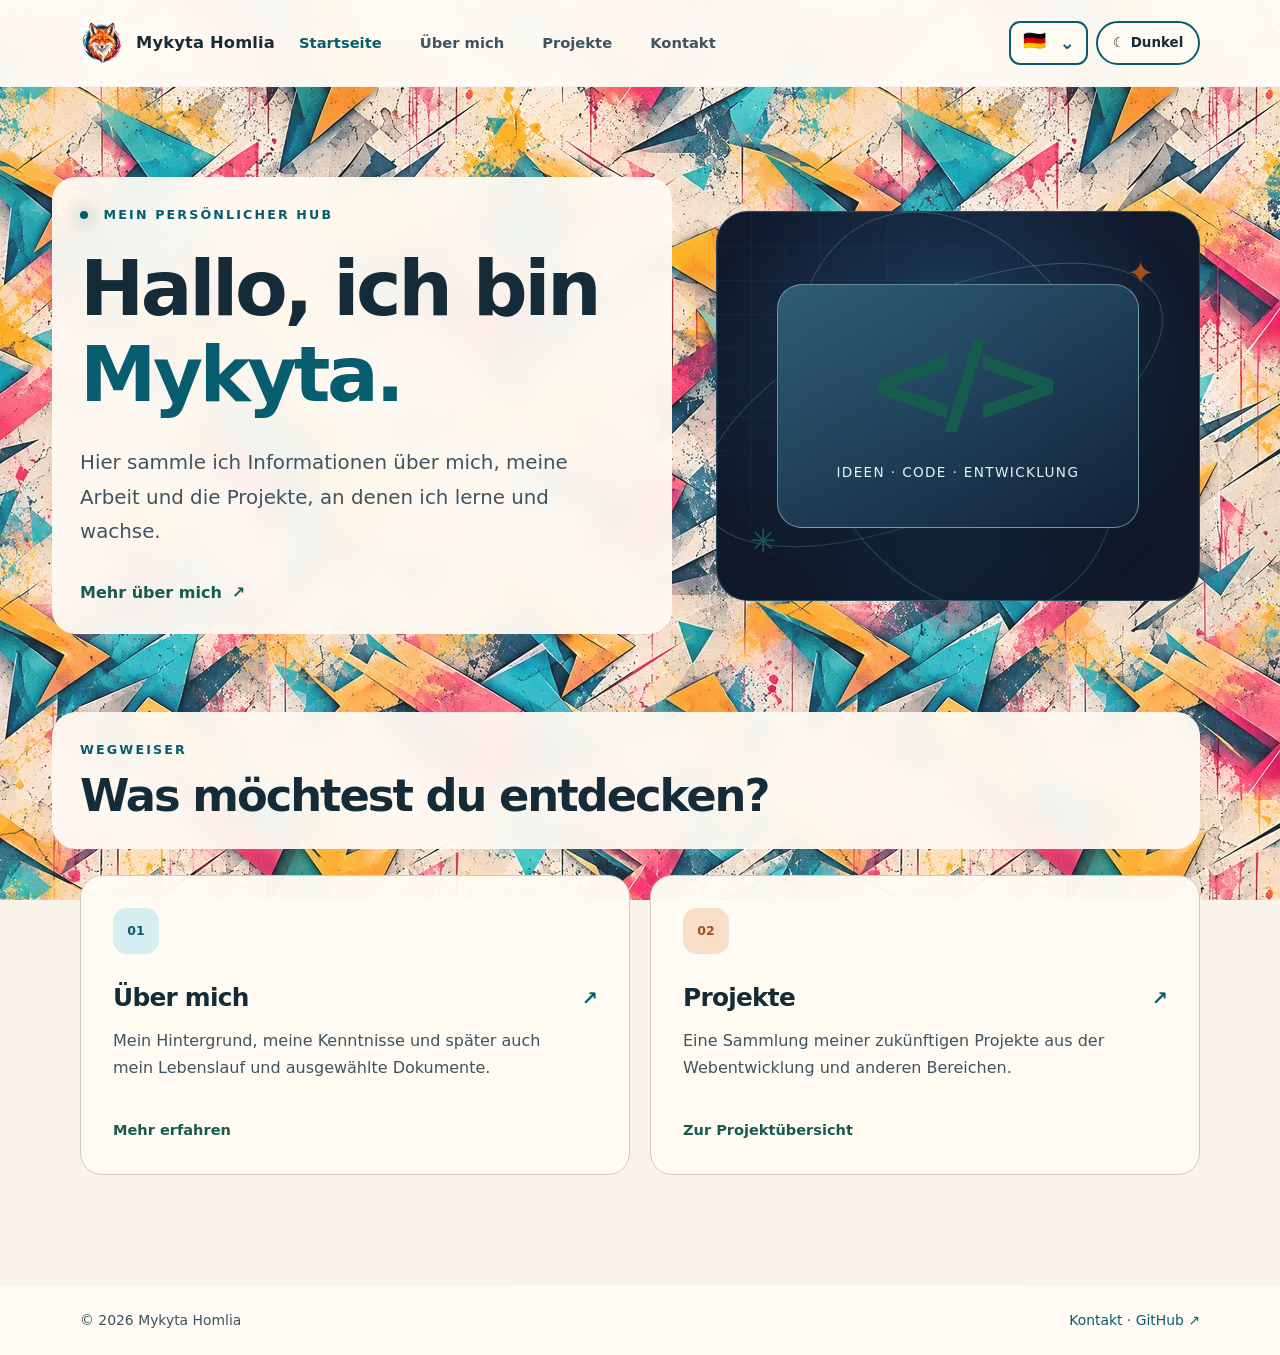
==== commit 876607d5: "Refactor HTML structure and improve formatting in 'projekte.html' and 'ueber-mich.html'; update meta" ====
--- a/index.html
+++ b/index.html
@@ -1,9 +1,10 @@
 <!DOCTYPE html>
 <html lang="de">
+
 <head>
   <meta charset="UTF-8">
   <meta name="viewport" content="width=device-width, initial-scale=1.0">
-  <meta name="description" content="Der persönliche Hub von Mykyta Homlia mit Informationen über ihn, seine Projekte und Kontaktmöglichkeiten.">
+  <meta name="description" content="Website von Mykyta Homlia.">
   <meta name="author" content="Mykyta Homlia">
   <meta name="theme-color" content="#0b1020">
   <link rel="canonical" href="https://homlia4472-lab.github.io/">
@@ -16,7 +17,7 @@
   <meta property="og:locale" content="de_DE">
   <meta property="og:site_name" content="Mykyta Homlia">
   <meta property="og:title" content="Mykyta Homlia · Hub">
-  <meta property="og:description" content="Der persönliche Hub von Mykyta Homlia mit Informationen über ihn, seine Projekte und Kontaktmöglichkeiten.">
+  <meta property="og:description" content="Website von Mykyta Homlia.">
   <meta property="og:url" content="https://homlia4472-lab.github.io/">
   <meta property="og:image" content="https://homlia4472-lab.github.io/assets/fox-logo.png">
   <meta property="og:image:width" content="256">
@@ -25,25 +26,37 @@
   <meta name="twitter:card" content="summary">
   <meta property="og:image:type" content="image/png">
   <meta name="twitter:title" content="Mykyta Homlia · Hub">
-  <meta name="twitter:description" content="Der persönliche Hub von Mykyta Homlia mit Informationen über ihn, seine Projekte und Kontaktmöglichkeiten.">
+  <meta name="twitter:description" content="Website von Mykyta Homlia.">
   <meta name="twitter:image" content="https://homlia4472-lab.github.io/assets/fox-logo.png">
   <meta name="twitter:image:alt" content="Mykyta Homlia – persönlicher Hub mit Fuchslogo">
   <title>Mykyta Homlia · Hub</title>
-  <script>try{document.documentElement.dataset.theme=localStorage.getItem('homlia-theme')||(matchMedia('(prefers-color-scheme: light)').matches?'light':'dark')}catch(e){document.documentElement.dataset.theme='dark'}</script>
+  <script>try { document.documentElement.dataset.theme = localStorage.getItem('homlia-theme') || (matchMedia('(prefers-color-scheme: light)').matches ? 'light' : 'dark') } catch (e) { document.documentElement.dataset.theme = 'dark' }</script>
   <link rel="stylesheet" href="./styles.css">
   <script src="./theme.js" defer></script>
 </head>
+
 <body>
   <header class="site-header">
     <div class="wrap header-inner">
-      <a class="brand" href="./index.html" aria-label="Mykyta Homlia, Startseite"><img class="brand-logo" src="./assets/fox-logo.png" width="44" height="44" alt=""><span>Mykyta Homlia</span></a>
+      <a class="brand" href="./index.html" aria-label="Mykyta Homlia, Startseite"><img class="brand-logo"
+          src="./assets/fox-logo.png" width="44" height="44" alt=""><span>Mykyta Homlia</span></a>
       <nav class="main-nav" aria-label="Hauptnavigation">
         <a aria-current="page" href="./index.html">Startseite</a>
         <a href="./ueber-mich.html">Über mich</a>
         <a href="./projekte.html">Projekte</a>
         <a href="./kontakt.html">Kontakt</a>
       </nav>
-      <div class="header-controls"><details class="language-menu"><summary aria-label="Sprache: Deutsch. Sprache wählen" title="Deutsch – Sprache wählen"><span class="language-flag" aria-hidden="true">🇩🇪</span><span class="language-chevron" aria-hidden="true">⌄</span></summary><div class="language-options"><a href="./index.html" lang="de" aria-current="page"><span class="language-flag" aria-hidden="true">🇩🇪</span>Deutsch</a><a href="./en/index.html" lang="en"><span class="language-flag" aria-hidden="true">🇺🇸</span>English</a><a href="./uk/index.html" lang="uk"><span class="language-flag" aria-hidden="true">🇺🇦</span>Українська</a></div></details><button class="theme-toggle" type="button" aria-label="Farbschema wechseln"></button></div>
+      <div class="header-controls">
+        <details class="language-menu">
+          <summary aria-label="Sprache: Deutsch. Sprache wählen" title="Deutsch – Sprache wählen"><span
+              class="language-flag" aria-hidden="true">🇩🇪</span><span class="language-chevron"
+              aria-hidden="true">⌄</span></summary>
+          <div class="language-options"><a href="./index.html" lang="de" aria-current="page"><span class="language-flag"
+                aria-hidden="true">🇩🇪</span>Deutsch</a><a href="./en/index.html" lang="en"><span class="language-flag"
+                aria-hidden="true">🇺🇸</span>English</a><a href="./uk/index.html" lang="uk"><span class="language-flag"
+                aria-hidden="true">🇺🇦</span>Українська</a></div>
+        </details><button class="theme-toggle" type="button" aria-label="Farbschema wechseln"></button>
+      </div>
     </div>
   </header>
 
@@ -52,35 +65,48 @@
       <div class="hero-copy">
         <p class="eyebrow"><span class="eyebrow-dot"></span> Mein persönlicher Hub</p>
         <h1 id="hero-title">Hallo, ich bin <span>Mykyta.</span></h1>
-        <p class="lead">Hier sammle ich Informationen über mich, meine Arbeit und die Projekte, an denen ich lerne und wachse.</p>
+        <p class="lead">Hier sammle ich Informationen über mich, meine Arbeit und die Projekte, an denen ich lerne und
+          wachse.</p>
         <a class="text-link" href="./ueber-mich.html">Mehr über mich <span aria-hidden="true">↗</span></a>
       </div>
       <div class="hero-art" aria-hidden="true">
-        <div class="art-grid"></div><div class="art-orbit orbit-one"></div><div class="art-orbit orbit-two"></div>
-        <div class="art-card"><span class="art-symbol">&lt;/&gt;</span><span class="art-caption">Ideen · Code · Entwicklung</span></div>
+        <div class="art-grid"></div>
+        <div class="art-orbit orbit-one"></div>
+        <div class="art-orbit orbit-two"></div>
+        <div class="art-card"><span class="art-symbol">&lt;/&gt;</span><span class="art-caption">Ideen · Code ·
+            Entwicklung</span></div>
         <span class="art-spark spark-one">✦</span><span class="art-spark spark-two">✳</span>
       </div>
     </section>
 
     <section class="wrap sections" aria-labelledby="explore-title">
-      <div class="section-heading"><p class="eyebrow">Wegweiser</p><h2 id="explore-title">Was möchtest du entdecken?</h2></div>
+      <div class="section-heading">
+        <p class="eyebrow">Wegweiser</p>
+        <h2 id="explore-title">Was möchtest du entdecken?</h2>
+      </div>
       <div class="card-grid">
         <a class="feature-card" href="./ueber-mich.html">
           <span class="card-icon about-icon" aria-hidden="true">01</span>
           <span class="card-title">Über mich <span aria-hidden="true">↗</span></span>
-          <span class="card-description">Mein Hintergrund, meine Kenntnisse und später auch mein Lebenslauf und ausgewählte Dokumente.</span>
+          <span class="card-description">Mein Hintergrund, meine Kenntnisse und später auch mein Lebenslauf und
+            ausgewählte Dokumente.</span>
           <span class="card-footer">Mehr erfahren</span>
         </a>
         <a class="feature-card" href="./projekte.html">
           <span class="card-icon project-icon" aria-hidden="true">02</span>
           <span class="card-title">Projekte <span aria-hidden="true">↗</span></span>
-          <span class="card-description">Eine Sammlung meiner zukünftigen Projekte aus der Webentwicklung und anderen Bereichen.</span>
+          <span class="card-description">Eine Sammlung meiner zukünftigen Projekte aus der Webentwicklung und anderen
+            Bereichen.</span>
           <span class="card-footer">Zur Projektübersicht</span>
         </a>
       </div>
     </section>
   </main>
 
-  <footer class="site-footer"><div class="wrap footer-inner"><span>© 2026 Mykyta Homlia</span><span><a href="./kontakt.html">Kontakt</a> · <a href="https://github.com/homlia4472-lab">GitHub <span aria-hidden="true">↗</span></a></span></div></footer>
+  <footer class="site-footer">
+    <div class="wrap footer-inner"><span>© 2026 Mykyta Homlia</span><span><a href="./kontakt.html">Kontakt</a> · <a
+          href="https://github.com/homlia4472-lab">GitHub <span aria-hidden="true">↗</span></a></span></div>
+  </footer>
 </body>
-</html>
+
+</html>
--- a/styles.css
+++ b/styles.css
@@ -1,253 +1,942 @@
-:root{color-scheme:dark;--bg:#0b1020;--panel:#151c31;--line:#2a3650;--text:#f4f7ff;--muted:#afbdd5;--cyan:#60e1e9;--mint:#b2f6d2;--orange:#ffbb88}
-*{box-sizing:border-box}
-html{scroll-behavior:smooth}
-body{margin:0;min-height:100vh;display:flex;flex-direction:column;background:radial-gradient(circle at 83% 6%,#153d4b 0,transparent 27rem),radial-gradient(circle at 15% 44%,#16213c 0,transparent 37rem),var(--bg);color:var(--text);font:16px/1.65 system-ui,-apple-system,"Segoe UI",sans-serif}
-a{color:inherit;text-decoration:none}
-a:focus-visible{outline:3px solid var(--cyan);outline-offset:5px;border-radius:4px}
-.wrap{width:min(1120px,calc(100% - 48px));margin-inline:auto}
-main{flex:1}
-.site-header{border-bottom:1px solid rgba(176,199,229,.13);background:rgba(11,16,32,.62)}
-.header-inner{display:flex;align-items:center;justify-content:space-between;gap:24px;min-height:86px}
-.brand{display:inline-flex;align-items:center;gap:12px;font-size:1.02rem;font-weight:750;white-space:nowrap;letter-spacing:.01em}
-.brand-mark{display:grid;place-items:center;width:38px;height:38px;border-radius:12px;background:linear-gradient(135deg,var(--cyan),var(--mint));color:#0b2531;font-size:.79rem;font-weight:900}
-.main-nav{display:flex;flex-wrap:wrap;gap:clamp(15px,3vw,38px);align-items:center}
-.main-nav a{color:var(--muted);font-size:.92rem;font-weight:600;transition:color .2s}
-.main-nav a:hover,.main-nav a[aria-current]{color:var(--cyan)}
-.hero{display:grid;grid-template-columns:1.1fr .9fr;align-items:center;gap:44px;padding-block:90px 78px}
-.eyebrow{color:var(--cyan);font-size:.79rem;font-weight:800;letter-spacing:.17em;text-transform:uppercase;margin:0 0 20px}
-.eyebrow-dot{display:inline-block;width:8px;height:8px;margin-right:9px;border-radius:50%;background:var(--cyan);box-shadow:0 0 18px var(--cyan)}
-h1,h2,p{margin-top:0}
-h1,h2{line-height:1.12;letter-spacing:-.045em}
-.hero h1{font-size:clamp(3.2rem,6vw,6.3rem);max-width:680px;margin-bottom:28px}
-.hero h1 span{display:block;color:var(--cyan)}
-.lead{color:var(--muted);font-size:clamp(1.05rem,1.7vw,1.24rem);line-height:1.75;max-width:650px}
-.hero .lead{max-width:540px;margin-bottom:30px}
-.text-link,.back-link{display:inline-flex;align-items:center;gap:10px;color:var(--mint);font-weight:750}
-.text-link:hover,.back-link:hover{color:#fff}
-.hero-art{position:relative;isolation:isolate;min-height:390px;border:1px solid rgba(96,225,233,.24);border-radius:32px;overflow:hidden;background:radial-gradient(circle at 48% 45%,#236982 0,#19314c 38%,#11192c 78%)}
-.art-grid{position:absolute;inset:0;opacity:.38;background-image:linear-gradient(rgba(150,217,234,.13) 1px,transparent 1px),linear-gradient(90deg,rgba(150,217,234,.13) 1px,transparent 1px);background-size:34px 34px;mask-image:linear-gradient(125deg,#000,transparent 85%)}
-.art-orbit{position:absolute;border:1px solid rgba(129,228,237,.25);border-radius:50%;transform:rotate(-25deg)}
-.orbit-one{width:500px;height:210px;left:-35px;top:88px}.orbit-two{width:300px;height:420px;left:90px;top:-10px}
-.art-card{position:absolute;inset:72px 60px;display:flex;flex-direction:column;justify-content:center;align-items:center;border:1px solid rgba(197,246,250,.46);border-radius:25px;box-shadow:0 35px 85px rgba(0,0,0,.34);background:linear-gradient(150deg,rgba(49,96,123,.94),rgba(17,33,56,.96))}
-.art-symbol{color:var(--mint);font-size:clamp(4.8rem,10vw,7rem);font-weight:800;letter-spacing:-.13em;line-height:1}
-.art-caption{color:#e0f5f3;font-size:.85rem;letter-spacing:.1em;text-transform:uppercase;margin-top:22px;text-align:center}
-.art-spark{position:absolute;color:var(--orange);font-size:2rem}.spark-one{top:35px;right:45px}.spark-two{bottom:32px;left:33px;color:var(--mint)}
-.sections{padding-bottom:110px}
-.section-heading{margin-bottom:26px}.section-heading .eyebrow{margin-bottom:10px}
-.section-heading h2{font-size:clamp(2rem,3.5vw,3rem);margin-bottom:0}
-.card-grid{display:grid;grid-template-columns:repeat(2,minmax(0,1fr));gap:20px}
-.feature-card{display:flex;flex-direction:column;min-height:300px;padding:32px;border:1px solid var(--line);border-radius:22px;background:linear-gradient(145deg,rgba(28,39,62,.94),rgba(18,25,44,.94));transition:transform .2s,border-color .2s,box-shadow .2s}
-.feature-card:hover{transform:translateY(-4px);border-color:var(--cyan);box-shadow:0 18px 45px rgba(0,0,0,.17)}
-.card-icon{display:grid;place-items:center;width:46px;height:46px;border-radius:14px;font-size:.78rem;font-weight:850}
-.about-icon{background:#244e58;color:var(--cyan)}.project-icon{background:#54402e;color:var(--orange)}
-.card-title{display:flex;justify-content:space-between;align-items:center;gap:15px;margin-top:24px;font-size:1.55rem;font-weight:750;letter-spacing:-.03em}
-.card-title span{color:var(--cyan);font-size:1.2rem}
-.card-description{color:var(--muted);max-width:440px;margin-top:9px}
-.card-footer{margin-top:auto;padding-top:23px;color:var(--mint);font-size:.91rem;font-weight:750}
-.site-footer{border-top:1px solid rgba(176,199,229,.13);color:var(--muted);font-size:.87rem}
-.footer-inner{display:flex;justify-content:space-between;gap:16px;padding-block:23px}
-.footer-inner a{color:var(--cyan)}.footer-inner a:hover{text-decoration:underline}
-.inner-page{padding-block:75px 110px}.page-intro{max-width:760px;margin-bottom:45px}.page-intro .eyebrow{margin-bottom:13px}.page-intro h1{font-size:clamp(3.2rem,6vw,5.7rem);margin-bottom:20px}.accent{color:var(--cyan)}
-.info-layout{display:grid;grid-template-columns:repeat(2,minmax(0,1fr));gap:20px}
-.info-panel{min-height:270px;padding:32px;border:1px solid var(--line);border-radius:22px;background:rgba(21,28,49,.88)}
-.panel-number{font-size:.72rem;letter-spacing:.16em;font-weight:800;color:var(--cyan)}
-.info-panel h2{font-size:1.7rem;margin:23px 0 12px}
-.info-panel p,.empty-state p{color:var(--muted)}
-.tags{display:flex;flex-wrap:wrap;gap:8px;margin-top:18px}.tags span,.soft-label{display:inline-flex;align-items:center;padding:6px 12px;border:1px solid #345465;border-radius:999px;color:var(--mint);font-size:.78rem;font-weight:700}
-.soft-label{background:rgba(96,225,233,.07);color:var(--cyan)}
-.back-link{margin-top:35px}
-.empty-state{display:grid;grid-template-columns:1fr 1fr;gap:42px;align-items:center;min-height:400px;padding:30px 56px 30px 20px;border:1px solid var(--line);border-radius:26px;background:linear-gradient(135deg,#1c3047,#161d33 70%)}
-.empty-state img{width:100%;height:auto}.empty-state h2{font-size:clamp(2rem,3.4vw,3.1rem);margin:23px 0 16px}.empty-state p{max-width:450px}
-.button-link{display:inline-flex;gap:16px;align-items:center;padding:12px 18px;margin-top:15px;border-radius:11px;background:var(--cyan);color:#0b2732;font-weight:800;transition:background .2s}.button-link:hover{background:var(--mint)}
-@media(max-width:760px){.header-inner{align-items:flex-start;flex-direction:column;justify-content:center;padding-block:17px;gap:13px}.main-nav{gap:21px}.hero{grid-template-columns:1fr;padding-block:64px;gap:35px}.hero-art{min-height:290px}.art-card{inset:50px 55px}.sections{padding-bottom:75px}.card-grid,.info-layout,.empty-state{grid-template-columns:1fr}.feature-card,.info-panel{min-height:unset}.empty-state{gap:0;padding:25px 25px 40px}.empty-state img{max-width:360px;margin:auto}.inner-page{padding-block:60px 80px}}
-@media(max-width:420px){.wrap{width:min(100% - 32px,1120px)}.main-nav{gap:14px}.main-nav a{font-size:.84rem}.hero h1{font-size:3.25rem}.hero-art{min-height:250px}.art-card{inset:45px 34px}.footer-inner{flex-direction:column;gap:5px}}
-@media(prefers-reduced-motion:reduce){html{scroll-behavior:auto}.feature-card,.button-link{transition:none}}
+:root {
+  color-scheme: dark;
+  --bg: #0b1020;
+  --panel: #151c31;
+  --line: #2a3650;
+  --text: #f4f7ff;
+  --muted: #afbdd5;
+  --cyan: #60e1e9;
+  --mint: #b2f6d2;
+  --orange: #ffbb88;
+}
+* {
+  box-sizing: border-box;
+}
+html {
+  scroll-behavior: smooth;
+}
+body {
+  margin: 0;
+  min-height: 100vh;
+  display: flex;
+  flex-direction: column;
+  background:
+    radial-gradient(circle at 83% 6%, #153d4b 0, transparent 27rem),
+    radial-gradient(circle at 15% 44%, #16213c 0, transparent 37rem), var(--bg);
+  color: var(--text);
+  font:
+    16px/1.65 system-ui,
+    -apple-system,
+    "Segoe UI",
+    sans-serif;
+}
+a {
+  color: inherit;
+  text-decoration: none;
+}
+a:focus-visible {
+  outline: 3px solid var(--cyan);
+  outline-offset: 5px;
+  border-radius: 4px;
+}
+.wrap {
+  width: min(1120px, calc(100% - 48px));
+  margin-inline: auto;
+}
+main {
+  flex: 1;
+}
+.site-header {
+  border-bottom: 1px solid rgba(176, 199, 229, 0.13);
+  background: rgba(11, 16, 32, 0.62);
+}
+.header-inner {
+  display: flex;
+  align-items: center;
+  justify-content: space-between;
+  gap: 24px;
+  min-height: 86px;
+}
+.brand {
+  display: inline-flex;
+  align-items: center;
+  gap: 12px;
+  font-size: 1.02rem;
+  font-weight: 750;
+  white-space: nowrap;
+  letter-spacing: 0.01em;
+}
+.brand-mark {
+  display: grid;
+  place-items: center;
+  width: 38px;
+  height: 38px;
+  border-radius: 12px;
+  background: linear-gradient(135deg, var(--cyan), var(--mint));
+  color: #0b2531;
+  font-size: 0.79rem;
+  font-weight: 900;
+}
+.main-nav {
+  display: flex;
+  flex-wrap: wrap;
+  gap: clamp(15px, 3vw, 38px);
+  align-items: center;
+}
+.main-nav a {
+  color: var(--muted);
+  font-size: 0.92rem;
+  font-weight: 600;
+  transition: color 0.2s;
+}
+.main-nav a:hover,
+.main-nav a[aria-current] {
+  color: var(--cyan);
+}
+.hero {
+  display: grid;
+  grid-template-columns: 1.1fr 0.9fr;
+  align-items: center;
+  gap: 44px;
+  padding-block: 90px 78px;
+}
+.eyebrow {
+  color: var(--cyan);
+  font-size: 0.79rem;
+  font-weight: 800;
+  letter-spacing: 0.17em;
+  text-transform: uppercase;
+  margin: 0 0 20px;
+}
+.eyebrow-dot {
+  display: inline-block;
+  width: 8px;
+  height: 8px;
+  margin-right: 9px;
+  border-radius: 50%;
+  background: var(--cyan);
+  box-shadow: 0 0 18px var(--cyan);
+}
+h1,
+h2,
+p {
+  margin-top: 0;
+}
+h1,
+h2 {
+  line-height: 1.12;
+  letter-spacing: -0.045em;
+}
+.hero h1 {
+  font-size: clamp(3.2rem, 6vw, 6.3rem);
+  max-width: 680px;
+  margin-bottom: 28px;
+}
+.hero h1 span {
+  display: block;
+  color: var(--cyan);
+}
+.lead {
+  color: var(--muted);
+  font-size: clamp(1.05rem, 1.7vw, 1.24rem);
+  line-height: 1.75;
+  max-width: 650px;
+}
+.hero .lead {
+  max-width: 540px;
+  margin-bottom: 30px;
+}
+.text-link,
+.back-link {
+  display: inline-flex;
+  align-items: center;
+  gap: 10px;
+  color: var(--mint);
+  font-weight: 750;
+}
+.text-link:hover,
+.back-link:hover {
+  color: #fff;
+}
+.hero-art {
+  position: relative;
+  isolation: isolate;
+  min-height: 390px;
+  border: 1px solid rgba(96, 225, 233, 0.24);
+  border-radius: 32px;
+  overflow: hidden;
+  background: radial-gradient(
+    circle at 48% 45%,
+    #236982 0,
+    #19314c 38%,
+    #11192c 78%
+  );
+}
+.art-grid {
+  position: absolute;
+  inset: 0;
+  opacity: 0.38;
+  background-image:
+    linear-gradient(rgba(150, 217, 234, 0.13) 1px, transparent 1px),
+    linear-gradient(90deg, rgba(150, 217, 234, 0.13) 1px, transparent 1px);
+  background-size: 34px 34px;
+  mask-image: linear-gradient(125deg, #000, transparent 85%);
+}
+.art-orbit {
+  position: absolute;
+  border: 1px solid rgba(129, 228, 237, 0.25);
+  border-radius: 50%;
+  transform: rotate(-25deg);
+}
+.orbit-one {
+  width: 500px;
+  height: 210px;
+  left: -35px;
+  top: 88px;
+}
+.orbit-two {
+  width: 300px;
+  height: 420px;
+  left: 90px;
+  top: -10px;
+}
+.art-card {
+  position: absolute;
+  inset: 72px 60px;
+  display: flex;
+  flex-direction: column;
+  justify-content: center;
+  align-items: center;
+  border: 1px solid rgba(197, 246, 250, 0.46);
+  border-radius: 25px;
+  box-shadow: 0 35px 85px rgba(0, 0, 0, 0.34);
+  background: linear-gradient(
+    150deg,
+    rgba(49, 96, 123, 0.94),
+    rgba(17, 33, 56, 0.96)
+  );
+}
+.art-symbol {
+  color: var(--mint);
+  font-size: clamp(4.8rem, 10vw, 7rem);
+  font-weight: 800;
+  letter-spacing: -0.13em;
+  line-height: 1;
+}
+.art-caption {
+  color: #e0f5f3;
+  font-size: 0.85rem;
+  letter-spacing: 0.1em;
+  text-transform: uppercase;
+  margin-top: 22px;
+  text-align: center;
+}
+.art-spark {
+  position: absolute;
+  color: var(--orange);
+  font-size: 2rem;
+}
+.spark-one {
+  top: 35px;
+  right: 45px;
+}
+.spark-two {
+  bottom: 32px;
+  left: 33px;
+  color: var(--mint);
+}
+.sections {
+  padding-bottom: 110px;
+}
+.section-heading {
+  margin-bottom: 26px;
+}
+.section-heading .eyebrow {
+  margin-bottom: 10px;
+}
+.section-heading h2 {
+  font-size: clamp(2rem, 3.5vw, 3rem);
+  margin-bottom: 0;
+}
+.card-grid {
+  display: grid;
+  grid-template-columns: repeat(2, minmax(0, 1fr));
+  gap: 20px;
+}
+.feature-card {
+  display: flex;
+  flex-direction: column;
+  min-height: 300px;
+  padding: 32px;
+  border: 1px solid var(--line);
+  border-radius: 22px;
+  background: linear-gradient(
+    145deg,
+    rgba(28, 39, 62, 0.94),
+    rgba(18, 25, 44, 0.94)
+  );
+  transition:
+    transform 0.2s,
+    border-color 0.2s,
+    box-shadow 0.2s;
+}
+.feature-card:hover {
+  transform: translateY(-4px);
+  border-color: var(--cyan);
+  box-shadow: 0 18px 45px rgba(0, 0, 0, 0.17);
+}
+.card-icon {
+  display: grid;
+  place-items: center;
+  width: 46px;
+  height: 46px;
+  border-radius: 14px;
+  font-size: 0.78rem;
+  font-weight: 850;
+}
+.about-icon {
+  background: #244e58;
+  color: var(--cyan);
+}
+.project-icon {
+  background: #54402e;
+  color: var(--orange);
+}
+.card-title {
+  display: flex;
+  justify-content: space-between;
+  align-items: center;
+  gap: 15px;
+  margin-top: 24px;
+  font-size: 1.55rem;
+  font-weight: 750;
+  letter-spacing: -0.03em;
+}
+.card-title span {
+  color: var(--cyan);
+  font-size: 1.2rem;
+}
+.card-description {
+  color: var(--muted);
+  max-width: 440px;
+  margin-top: 9px;
+}
+.card-footer {
+  margin-top: auto;
+  padding-top: 23px;
+  color: var(--mint);
+  font-size: 0.91rem;
+  font-weight: 750;
+}
+.site-footer {
+  border-top: 1px solid rgba(176, 199, 229, 0.13);
+  color: var(--muted);
+  font-size: 0.87rem;
+}
+.footer-inner {
+  display: flex;
+  justify-content: space-between;
+  gap: 16px;
+  padding-block: 23px;
+}
+.footer-inner a {
+  color: var(--cyan);
+}
+.footer-inner a:hover {
+  text-decoration: underline;
+}
+.inner-page {
+  padding-block: 75px 110px;
+}
+.page-intro {
+  max-width: 760px;
+  margin-bottom: 45px;
+}
+.page-intro .eyebrow {
+  margin-bottom: 13px;
+}
+.page-intro h1 {
+  font-size: clamp(3.2rem, 6vw, 5.7rem);
+  margin-bottom: 20px;
+}
+.accent {
+  color: var(--cyan);
+}
+.info-layout {
+  display: grid;
+  grid-template-columns: repeat(2, minmax(0, 1fr));
+  gap: 20px;
+}
+.info-panel {
+  min-height: 270px;
+  padding: 32px;
+  border: 1px solid var(--line);
+  border-radius: 22px;
+  background: rgba(21, 28, 49, 0.88);
+}
+.panel-number {
+  font-size: 0.72rem;
+  letter-spacing: 0.16em;
+  font-weight: 800;
+  color: var(--cyan);
+}
+.info-panel h2 {
+  font-size: 1.7rem;
+  margin: 23px 0 12px;
+}
+.info-panel p,
+.empty-state p {
+  color: var(--muted);
+}
+.tags {
+  display: flex;
+  flex-wrap: wrap;
+  gap: 8px;
+  margin-top: 18px;
+}
+.tags span,
+.soft-label {
+  display: inline-flex;
+  align-items: center;
+  padding: 6px 12px;
+  border: 1px solid #345465;
+  border-radius: 999px;
+  color: var(--mint);
+  font-size: 0.78rem;
+  font-weight: 700;
+}
+.soft-label {
+  background: rgba(96, 225, 233, 0.07);
+  color: var(--cyan);
+}
+.back-link {
+  margin-top: 35px;
+}
+.empty-state {
+  display: grid;
+  grid-template-columns: 1fr 1fr;
+  gap: 42px;
+  align-items: center;
+  min-height: 400px;
+  padding: 30px 56px 30px 20px;
+  border: 1px solid var(--line);
+  border-radius: 26px;
+  background: linear-gradient(135deg, #1c3047, #161d33 70%);
+}
+.empty-state img {
+  width: 100%;
+  height: auto;
+}
+.empty-state h2 {
+  font-size: clamp(2rem, 3.4vw, 3.1rem);
+  margin: 23px 0 16px;
+}
+.empty-state p {
+  max-width: 450px;
+}
+.button-link {
+  display: inline-flex;
+  gap: 16px;
+  align-items: center;
+  padding: 12px 18px;
+  margin-top: 15px;
+  border-radius: 11px;
+  background: var(--cyan);
+  color: #0b2732;
+  font-weight: 800;
+  transition: background 0.2s;
+}
+.button-link:hover {
+  background: var(--mint);
+}
+@media (max-width: 760px) {
+  .header-inner {
+    align-items: flex-start;
+    flex-direction: column;
+    justify-content: center;
+    padding-block: 17px;
+    gap: 13px;
+  }
+  .main-nav {
+    gap: 21px;
+  }
+  .hero {
+    grid-template-columns: 1fr;
+    padding-block: 64px;
+    gap: 35px;
+  }
+  .hero-art {
+    min-height: 290px;
+  }
+  .art-card {
+    inset: 50px 55px;
+  }
+  .sections {
+    padding-bottom: 75px;
+  }
+  .card-grid,
+  .info-layout,
+  .empty-state {
+    grid-template-columns: 1fr;
+  }
+  .feature-card,
+  .info-panel {
+    min-height: unset;
+  }
+  .empty-state {
+    gap: 0;
+    padding: 25px 25px 40px;
+  }
+  .empty-state img {
+    max-width: 360px;
+    margin: auto;
+  }
+  .inner-page {
+    padding-block: 60px 80px;
+  }
+}
+@media (max-width: 420px) {
+  .wrap {
+    width: min(100% - 32px, 1120px);
+  }
+  .main-nav {
+    gap: 14px;
+  }
+  .main-nav a {
+    font-size: 0.84rem;
+  }
+  .hero h1 {
+    font-size: 3.25rem;
+  }
+  .hero-art {
+    min-height: 250px;
+  }
+  .art-card {
+    inset: 45px 34px;
+  }
+  .footer-inner {
+    flex-direction: column;
+    gap: 5px;
+  }
+}
+@media (prefers-reduced-motion: reduce) {
+  html {
+    scroll-behavior: auto;
+  }
+  .feature-card,
+  .button-link {
+    transition: none;
+  }
+}
 
 /* Two wallpaper themes. Opaque surfaces keep the detailed pattern behind the text. */
-:root[data-theme="dark"]{
-  --wallpaper:url("./assets/background-dark.webp");
-  --veil:rgba(8,13,25,.12);
-  --surface:rgba(12,19,34,.94);
-  --surface-strong:rgba(13,21,38,.97);
-}
-:root[data-theme="light"]{
-  color-scheme:light;
-  --bg:#f9f3e9;--panel:#fffaf2;--line:#d6c9bc;
-  --text:#152b37;--muted:#3f5360;--cyan:#075d6d;
-  --mint:#175b4f;--orange:#a15118;
-  --wallpaper:url("./assets/background-light.webp");
-  --veil:rgba(255,251,242,.09);
-  --surface:rgba(255,251,244,.94);
-  --surface-strong:rgba(255,251,244,.97);
-}
-body{
-  background-color:var(--bg);
-  background-image:linear-gradient(var(--veil),var(--veil)),var(--wallpaper);
-  background-size:auto,800px 800px;
-  background-repeat:repeat;
-  background-attachment:fixed;
-}
-.site-header,.site-footer{background:var(--surface-strong);backdrop-filter:blur(12px)}
-.hero-copy,.section-heading,.page-intro{
-  padding:28px;
-  margin-left:-28px;
-  border-radius:24px;
-  background:var(--surface);
-  backdrop-filter:blur(12px);
-}
-.feature-card,.info-panel{background:var(--surface-strong)}
-.empty-state{background:var(--surface-strong)}
-.theme-toggle{
-  display:inline-flex;
-  align-items:center;
-  justify-content:center;
-  gap:6px;
-  flex:none;
-  min-width:104px;
-  padding:9px 13px;
-  border:1px solid var(--line);
-  border-radius:999px;
-  background:var(--surface-strong);
-  color:var(--text);
-  font:700 .84rem/1.3 system-ui,-apple-system,"Segoe UI",sans-serif;
-  cursor:pointer;
-}
-.theme-toggle:hover{border-color:var(--cyan);color:var(--cyan)}
-.theme-toggle:focus-visible{outline:3px solid var(--cyan);outline-offset:3px}
-.contact-grid{display:grid;grid-template-columns:repeat(3,minmax(0,1fr));gap:20px}
-.contact-card{
-  display:flex;
-  flex-direction:column;
-  gap:8px;
-  min-height:248px;
-  padding:30px;
-  border:1px solid var(--line);
-  border-radius:22px;
-  background:var(--surface-strong);
-  overflow-wrap:anywhere;
-  transition:transform .2s,border-color .2s;
-}
-.contact-card:hover{transform:translateY(-4px);border-color:var(--cyan)}
-.contact-icon{display:grid;place-items:center;width:43px;height:43px;border-radius:12px;background:var(--cyan);color:var(--bg);font-size:1.3rem;font-weight:800}
-.contact-label{margin-top:12px;color:var(--muted);font-size:.84rem}
-.contact-card strong{font-size:1.12rem;line-height:1.35}
-.contact-action{margin-top:auto;padding-top:14px;color:var(--mint);font-size:.9rem;font-weight:750}
-:root[data-theme="light"] .brand-mark{color:#fff}
-:root[data-theme="light"] .about-icon{background:#d7eef0}
-:root[data-theme="light"] .project-icon{background:#f7dec8}
-:root[data-theme="light"] .tags span,:root[data-theme="light"] .soft-label{border-color:#b5ced0;color:#075d6d;background:#e8f3ef}
-:root[data-theme="light"] .button-link{color:#fff}
-:root[data-theme="light"] .button-link:hover{color:#0b2732}
-:root[data-theme="light"] .contact-icon{color:#fff}
-@media(max-width:900px){
-  .header-inner{flex-wrap:wrap;padding-block:16px}
-  .main-nav{order:3;width:100%;gap:26px}
-  .contact-grid{grid-template-columns:1fr 1fr}
-}
-@media(max-width:760px){
-  .header-inner{flex-direction:row;align-items:center;justify-content:space-between;gap:12px}
-  .main-nav{order:3;gap:18px}
-  .hero-copy,.section-heading,.page-intro{padding:20px;margin-left:-20px}
-  .contact-grid{grid-template-columns:1fr}
-  .contact-card{min-height:190px}
-}
-@media(max-width:420px){.brand{font-size:.9rem}.main-nav{gap:12px}.main-nav a{font-size:.82rem}.theme-toggle{min-width:auto;padding-inline:10px}}
-@media(prefers-reduced-motion:reduce){.contact-card{transition:none}}
+:root[data-theme="dark"] {
+  --wallpaper: url("./assets/background-dark.webp");
+  --veil: rgba(8, 13, 25, 0.12);
+  --surface: rgba(12, 19, 34, 0.94);
+  --surface-strong: rgba(13, 21, 38, 0.97);
+}
+:root[data-theme="light"] {
+  color-scheme: light;
+  --bg: #f9f3e9;
+  --panel: #fffaf2;
+  --line: #d6c9bc;
+  --text: #152b37;
+  --muted: #3f5360;
+  --cyan: #075d6d;
+  --mint: #175b4f;
+  --orange: #a15118;
+  --wallpaper: url("./assets/background-light.webp");
+  --veil: rgba(255, 251, 242, 0.09);
+  --surface: rgba(255, 251, 244, 0.94);
+  --surface-strong: rgba(255, 251, 244, 0.97);
+}
+body {
+  background-color: var(--bg);
+  background-image: linear-gradient(var(--veil), var(--veil)), var(--wallpaper);
+  background-size:
+    auto,
+    800px 800px;
+  background-repeat: repeat;
+  background-attachment: fixed;
+}
+.site-header,
+.site-footer {
+  background: var(--surface-strong);
+  backdrop-filter: blur(12px);
+}
+.hero-copy,
+.section-heading,
+.page-intro {
+  padding: 28px;
+  margin-left: -28px;
+  border-radius: 24px;
+  background: var(--surface);
+  backdrop-filter: blur(12px);
+}
+.feature-card,
+.info-panel {
+  background: var(--surface-strong);
+}
+.empty-state {
+  background: var(--surface-strong);
+}
+.theme-toggle {
+  display: inline-flex;
+  align-items: center;
+  justify-content: center;
+  gap: 6px;
+  flex: none;
+  min-width: 104px;
+  padding: 9px 13px;
+  border: 1px solid var(--line);
+  border-radius: 999px;
+  background: var(--surface-strong);
+  color: var(--text);
+  font:
+    700 0.84rem/1.3 system-ui,
+    -apple-system,
+    "Segoe UI",
+    sans-serif;
+  cursor: pointer;
+}
+.theme-toggle:hover {
+  border-color: var(--cyan);
+  color: var(--cyan);
+}
+.theme-toggle:focus-visible {
+  outline: 3px solid var(--cyan);
+  outline-offset: 3px;
+}
+.contact-grid {
+  display: grid;
+  grid-template-columns: repeat(3, minmax(0, 1fr));
+  gap: 20px;
+}
+.contact-card {
+  display: flex;
+  flex-direction: column;
+  gap: 8px;
+  min-height: 248px;
+  padding: 30px;
+  border: 1px solid var(--line);
+  border-radius: 22px;
+  background: var(--surface-strong);
+  overflow-wrap: anywhere;
+  transition:
+    transform 0.2s,
+    border-color 0.2s;
+}
+.contact-card:hover {
+  transform: translateY(-4px);
+  border-color: var(--cyan);
+}
+.contact-icon {
+  display: grid;
+  place-items: center;
+  width: 43px;
+  height: 43px;
+  border-radius: 12px;
+  background: var(--cyan);
+  color: var(--bg);
+  font-size: 1.3rem;
+  font-weight: 800;
+}
+.contact-label {
+  margin-top: 12px;
+  color: var(--muted);
+  font-size: 0.84rem;
+}
+.contact-card strong {
+  font-size: 1.12rem;
+  line-height: 1.35;
+}
+.contact-action {
+  margin-top: auto;
+  padding-top: 14px;
+  color: var(--mint);
+  font-size: 0.9rem;
+  font-weight: 750;
+}
+:root[data-theme="light"] .brand-mark {
+  color: #fff;
+}
+:root[data-theme="light"] .about-icon {
+  background: #d7eef0;
+}
+:root[data-theme="light"] .project-icon {
+  background: #f7dec8;
+}
+:root[data-theme="light"] .tags span,
+:root[data-theme="light"] .soft-label {
+  border-color: #b5ced0;
+  color: #075d6d;
+  background: #e8f3ef;
+}
+:root[data-theme="light"] .button-link {
+  color: #fff;
+}
+:root[data-theme="light"] .button-link:hover {
+  color: #0b2732;
+}
+:root[data-theme="light"] .contact-icon {
+  color: #fff;
+}
+@media (max-width: 900px) {
+  .header-inner {
+    flex-wrap: wrap;
+    padding-block: 16px;
+  }
+  .main-nav {
+    order: 3;
+    width: 100%;
+    gap: 26px;
+  }
+  .contact-grid {
+    grid-template-columns: 1fr 1fr;
+  }
+}
+@media (max-width: 760px) {
+  .header-inner {
+    flex-direction: row;
+    align-items: center;
+    justify-content: space-between;
+    gap: 12px;
+  }
+  .main-nav {
+    order: 3;
+    gap: 18px;
+  }
+  .hero-copy,
+  .section-heading,
+  .page-intro {
+    padding: 20px;
+    margin-left: -20px;
+  }
+  .contact-grid {
+    grid-template-columns: 1fr;
+  }
+  .contact-card {
+    min-height: 190px;
+  }
+}
+@media (max-width: 420px) {
+  .brand {
+    font-size: 0.9rem;
+  }
+  .main-nav {
+    gap: 12px;
+  }
+  .main-nav a {
+    font-size: 0.82rem;
+  }
+  .theme-toggle {
+    min-width: auto;
+    padding-inline: 10px;
+  }
+}
+@media (prefers-reduced-motion: reduce) {
+  .contact-card {
+    transition: none;
+  }
+}
 
 /* Clear navigation back from inner pages in both color themes. */
-.back-link{
-  display:inline-flex;
-  align-items:center;
-  min-height:48px;
-  padding:11px 18px;
-  border:2px solid var(--cyan);
-  border-radius:12px;
-  background:var(--surface-strong);
-  color:var(--cyan);
-  box-shadow:0 8px 20px rgba(0,0,0,.16);
-  font-weight:800;
-  transition:background .2s,color .2s,transform .2s;
-}
-.back-link:hover{background:var(--cyan);color:var(--bg);transform:translateY(-2px)}
-.back-link:focus-visible{outline:3px solid var(--text);outline-offset:3px}
-@media(prefers-reduced-motion:reduce){.back-link{transition:none}}
+.back-link {
+  display: inline-flex;
+  align-items: center;
+  min-height: 48px;
+  padding: 11px 18px;
+  border: 2px solid var(--cyan);
+  border-radius: 12px;
+  background: var(--surface-strong);
+  color: var(--cyan);
+  box-shadow: 0 8px 20px rgba(0, 0, 0, 0.16);
+  font-weight: 800;
+  transition:
+    background 0.2s,
+    color 0.2s,
+    transform 0.2s;
+}
+.back-link:hover {
+  background: var(--cyan);
+  color: var(--bg);
+  transform: translateY(-2px);
+}
+.back-link:focus-visible {
+  outline: 3px solid var(--text);
+  outline-offset: 3px;
+}
+@media (prefers-reduced-motion: reduce) {
+  .back-link {
+    transition: none;
+  }
+}
 
 /* Each language has its own URL; the selector keeps the current page. */
-.site-header{position:relative;z-index:10}
-.language-menu{position:relative;flex:none;font-size:.85rem}
-.language-menu summary{
-  display:flex;
-  align-items:center;
-  gap:8px;
-  min-height:39px;
-  padding:7px 11px;
-  border:1px solid var(--line);
-  border-radius:11px;
-  background:var(--surface-strong);
-  color:var(--text);
-  font-weight:750;
-  line-height:1.2;
-  cursor:pointer;
-  list-style:none;
-  user-select:none;
-}
-.language-menu summary::-webkit-details-marker{display:none}
-.language-menu summary:hover,.language-menu[open] summary{border-color:var(--cyan)}
-.language-menu summary:focus-visible,.language-options a:focus-visible{outline:3px solid var(--cyan);outline-offset:3px}
-.language-flag{
-  display:inline-flex;
-  flex:none;
-  align-items:center;
-  justify-content:center;
-  width:1.4em;
-  height:1.4em;
-  font-family:"Segoe UI Emoji","Apple Color Emoji",sans-serif;
-  font-size:1.16rem;
-  line-height:1;
-  transform:translateY(-2px);
-}
-.language-chevron{margin-left:4px;color:var(--cyan);font-size:1.15rem}
-.language-menu[open] .language-chevron{transform:rotate(180deg)}
-.language-options{
-  position:absolute;
-  z-index:20;
-  top:calc(100% + 8px);
-  right:0;
-  min-width:180px;
-  padding:6px;
-  border:1px solid var(--line);
-  border-radius:12px;
-  background:var(--panel);
-  box-shadow:0 16px 40px rgba(0,0,0,.28);
-}
-.language-options a{
-  display:flex;
-  align-items:center;
-  gap:10px;
-  min-height:40px;
-  padding:7px 10px;
-  border-radius:8px;
-  color:var(--text);
-  font-weight:650;
-}
-.language-options a:hover,.language-options a[aria-current]{background:var(--surface);color:var(--cyan)}
-.language-options a[aria-current]::after{content:"✓";margin-left:auto}
+.site-header {
+  position: relative;
+  z-index: 10;
+}
+.language-menu {
+  position: relative;
+  flex: none;
+  font-size: 0.85rem;
+}
+.language-menu summary {
+  display: flex;
+  align-items: center;
+  gap: 8px;
+  min-height: 39px;
+  padding: 7px 11px;
+  border: 1px solid var(--line);
+  border-radius: 11px;
+  background: var(--surface-strong);
+  color: var(--text);
+  font-weight: 750;
+  line-height: 1.2;
+  cursor: pointer;
+  list-style: none;
+  user-select: none;
+}
+.language-menu summary::-webkit-details-marker {
+  display: none;
+}
+.language-menu summary:hover,
+.language-menu[open] summary {
+  border-color: var(--cyan);
+}
+.language-menu summary:focus-visible,
+.language-options a:focus-visible {
+  outline: 3px solid var(--cyan);
+  outline-offset: 3px;
+}
+.language-flag {
+  display: inline-flex;
+  flex: none;
+  align-items: center;
+  justify-content: center;
+  width: 1.4em;
+  height: 1.4em;
+  font-family: "Segoe UI Emoji", "Apple Color Emoji", sans-serif;
+  font-size: 1.16rem;
+  line-height: 1;
+  transform: translateY(-2px);
+}
+.language-chevron {
+  margin-left: 4px;
+  color: var(--cyan);
+  font-size: 1.15rem;
+}
+.language-menu[open] .language-chevron {
+  transform: rotate(180deg);
+}
+.language-options {
+  position: absolute;
+  z-index: 20;
+  top: calc(100% + 8px);
+  right: 0;
+  min-width: 180px;
+  padding: 6px;
+  border: 1px solid var(--line);
+  border-radius: 12px;
+  background: var(--panel);
+  box-shadow: 0 16px 40px rgba(0, 0, 0, 0.28);
+}
+.language-options a {
+  display: flex;
+  align-items: center;
+  gap: 10px;
+  min-height: 40px;
+  padding: 7px 10px;
+  border-radius: 8px;
+  color: var(--text);
+  font-weight: 650;
+}
+.language-options a:hover,
+.language-options a[aria-current] {
+  background: var(--surface);
+  color: var(--cyan);
+}
+.language-options a[aria-current]::after {
+  content: "✓";
+  margin-left: auto;
+}
 /* Keep language and theme controls together at every viewport width. */
-.header-controls{display:flex;align-items:center;gap:8px;flex:none;margin-left:auto}
-.brand-logo{display:block;width:44px;height:44px;flex:none;object-fit:contain;border-radius:12px;background:#fcfbf7}
-.header-controls .theme-toggle,.header-controls .language-menu summary{min-height:44px;border:2px solid var(--cyan)}
-@media(max-width:900px){
-  .header-inner{display:grid;grid-template-columns:minmax(0,1fr) auto;align-items:center;gap:12px}
-  .brand{grid-column:1;grid-row:1;min-width:0;white-space:normal;line-height:1.2}
-  .header-controls{grid-column:2;grid-row:1;margin-left:0}
-  .main-nav{grid-column:1/-1;grid-row:2;display:flex;flex-wrap:wrap;width:100%}
-}
-@media(max-width:760px){
-  .header-inner{gap:8px}
-  .brand{gap:8px;font-size:clamp(.78rem,3.5vw,.95rem)}
-  .brand-logo{width:36px;height:36px;border-radius:10px}
-  .theme-toggle{min-width:44px;padding:8px}
-  .theme-toggle .theme-text{display:none}
-  .language-menu summary{min-width:48px;justify-content:center}
-  .language-options{left:auto;right:0}
-}
+.header-controls {
+  display: flex;
+  align-items: center;
+  gap: 8px;
+  flex: none;
+  margin-left: auto;
+}
+.brand-logo {
+  display: block;
+  width: 44px;
+  height: 44px;
+  flex: none;
+  object-fit: contain;
+  border-radius: 12px;
+  background: #fcfbf7;
+}
+.header-controls .theme-toggle,
+.header-controls .language-menu summary {
+  min-height: 44px;
+  border: 2px solid var(--cyan);
+}
+@media (max-width: 900px) {
+  .header-inner {
+    display: grid;
+    grid-template-columns: minmax(0, 1fr) auto;
+    align-items: center;
+    gap: 12px;
+  }
+  .brand {
+    grid-column: 1;
+    grid-row: 1;
+    min-width: 0;
+    white-space: normal;
+    line-height: 1.2;
+  }
+  .header-controls {
+    grid-column: 2;
+    grid-row: 1;
+    margin-left: 0;
+  }
+  .main-nav {
+    grid-column: 1/-1;
+    grid-row: 2;
+    display: flex;
+    flex-wrap: wrap;
+    width: 100%;
+  }
+}
+@media (max-width: 760px) {
+  .header-inner {
+    gap: 8px;
+  }
+  .brand {
+    gap: 8px;
+    font-size: clamp(0.78rem, 3.5vw, 0.95rem);
+  }
+  .brand-logo {
+    width: 36px;
+    height: 36px;
+    border-radius: 10px;
+  }
+  .theme-toggle {
+    min-width: 44px;
+    padding: 8px;
+  }
+  .theme-toggle .theme-text {
+    display: none;
+  }
+  .language-menu summary {
+    min-width: 48px;
+    justify-content: center;
+  }
+  .language-options {
+    left: auto;
+    right: 0;
+  }
+}
